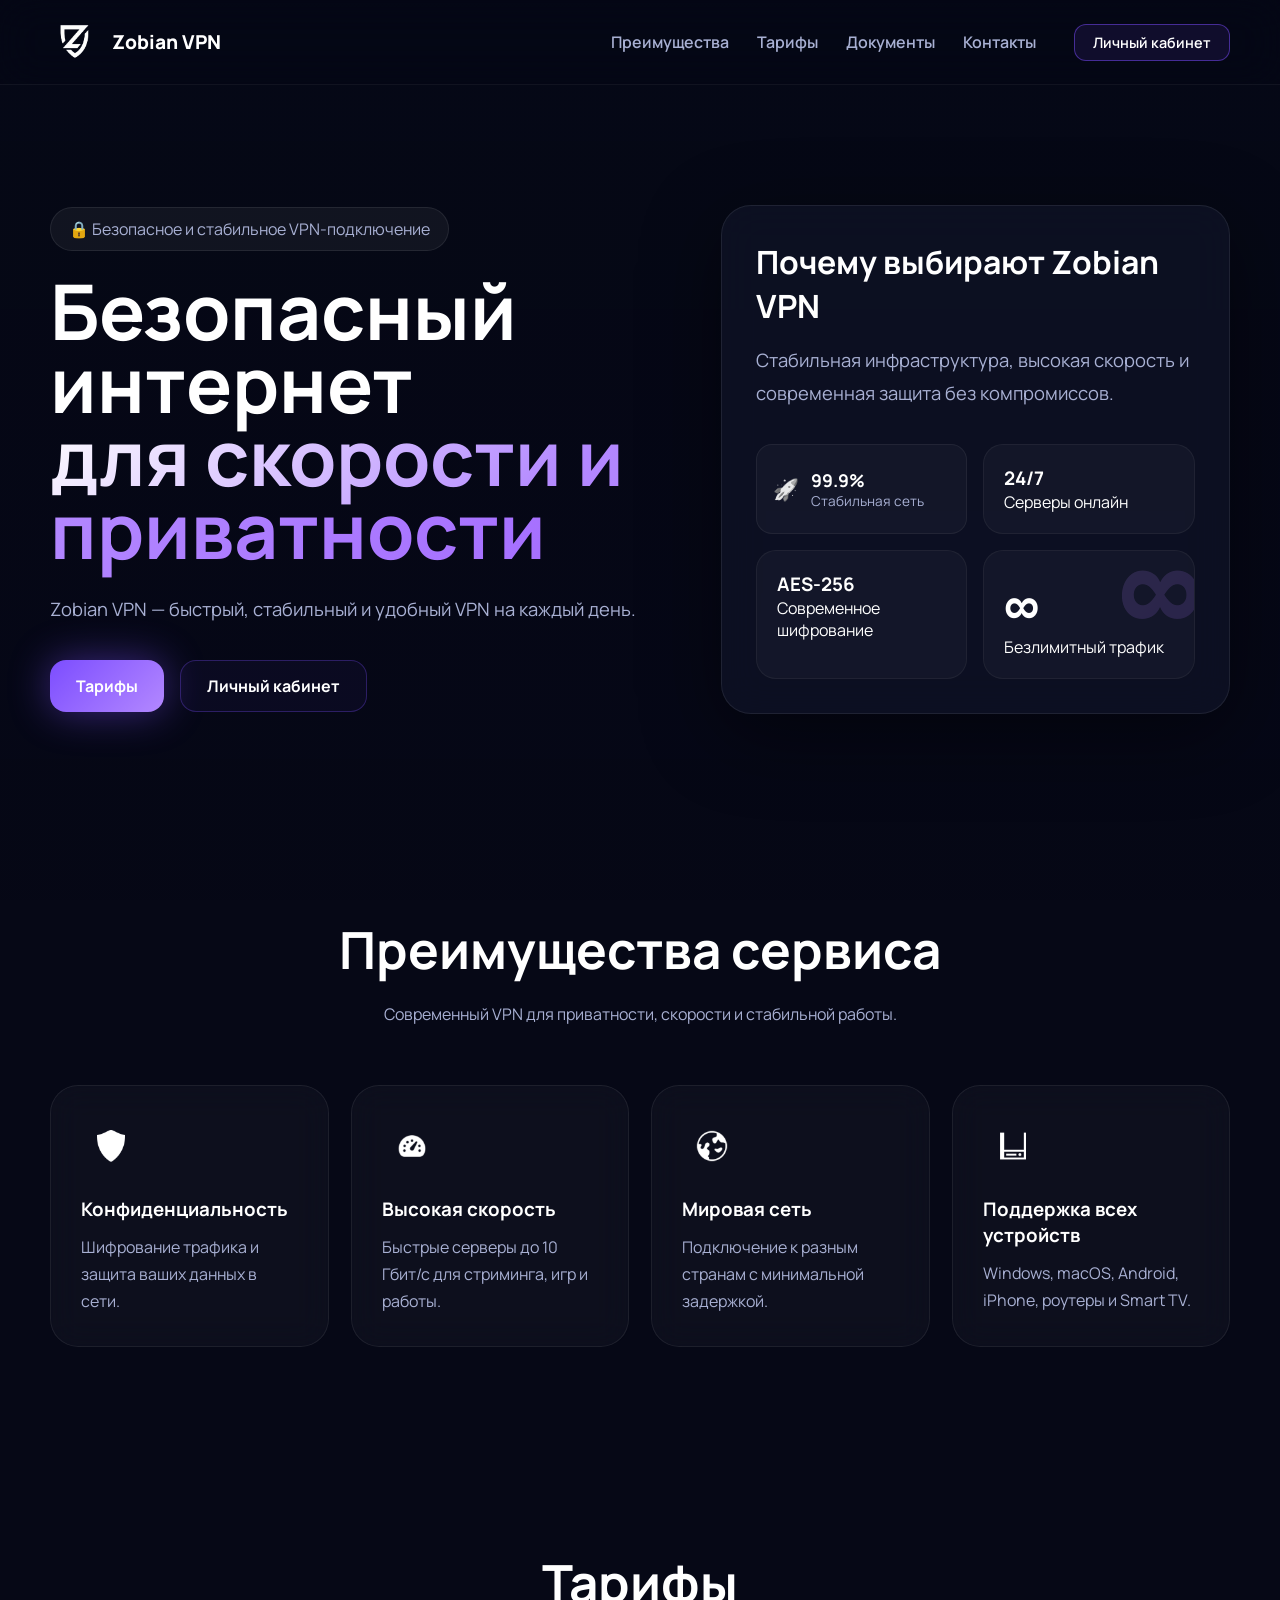
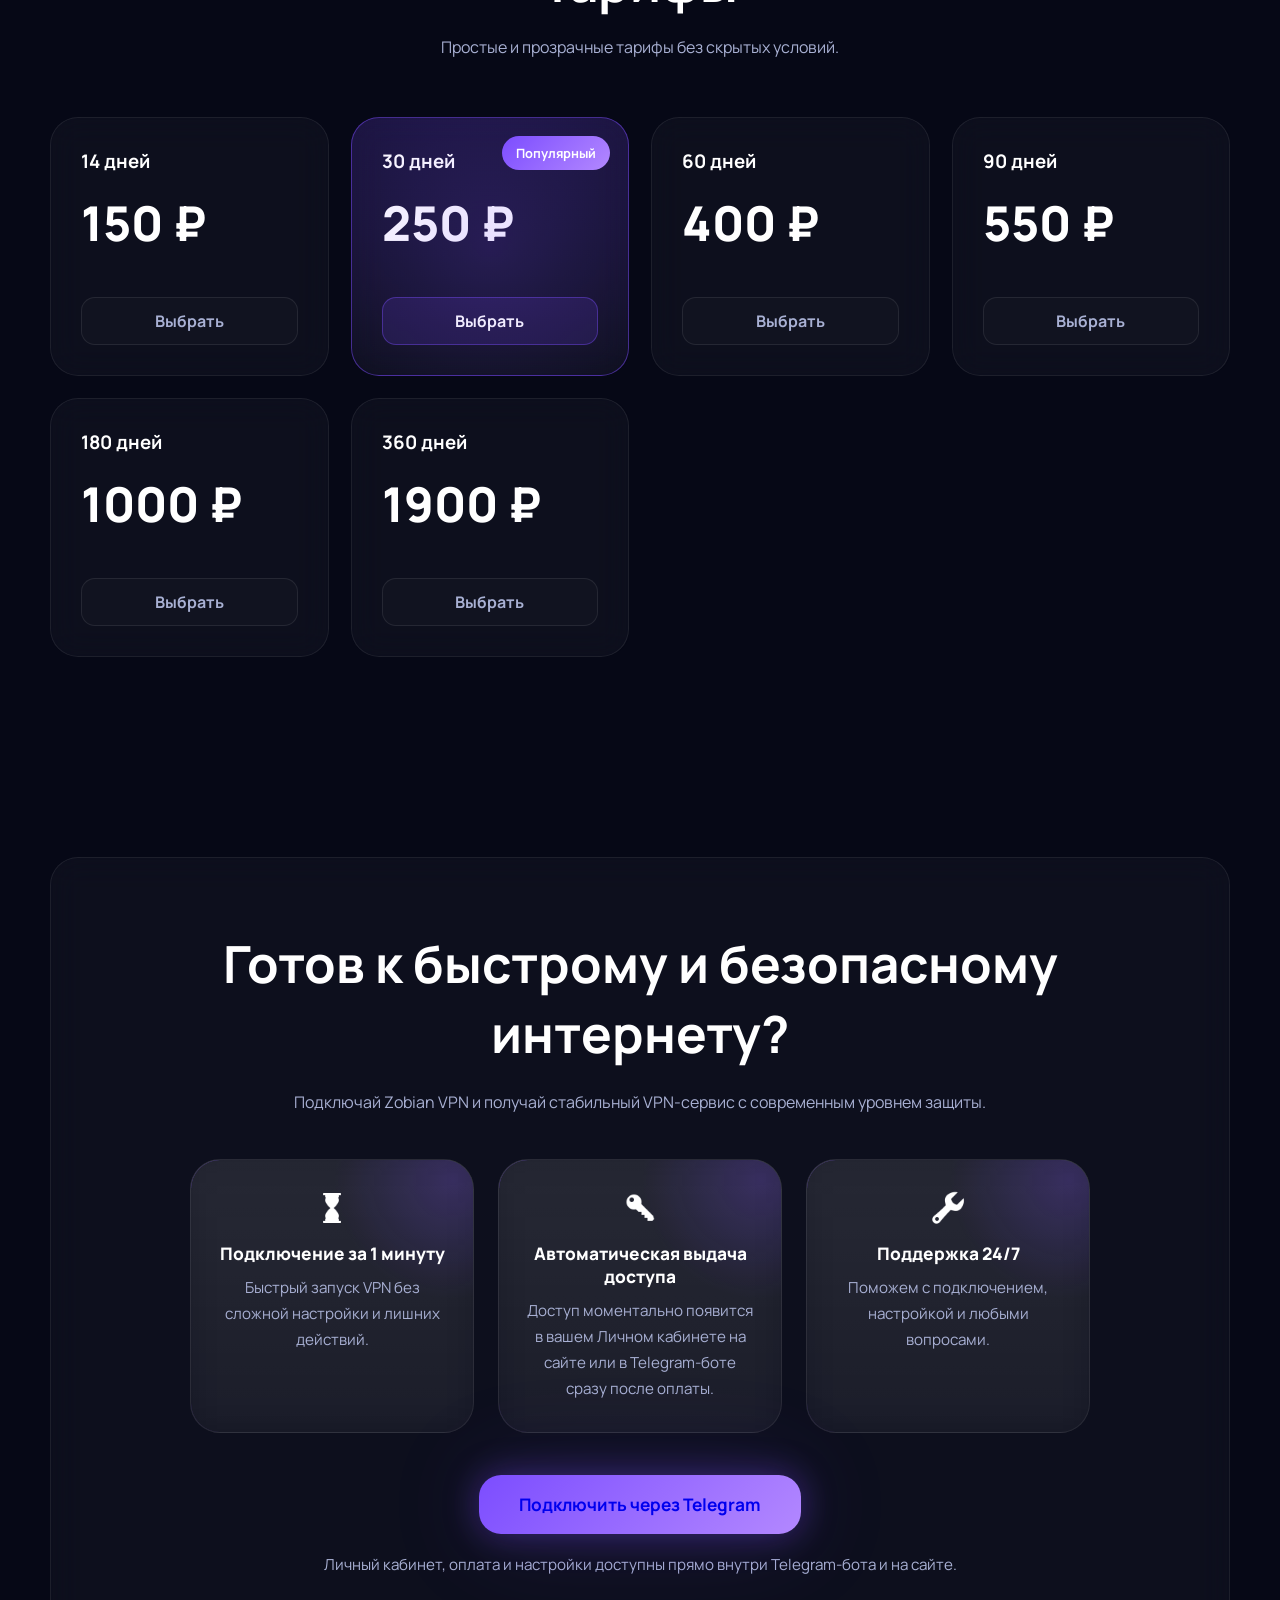
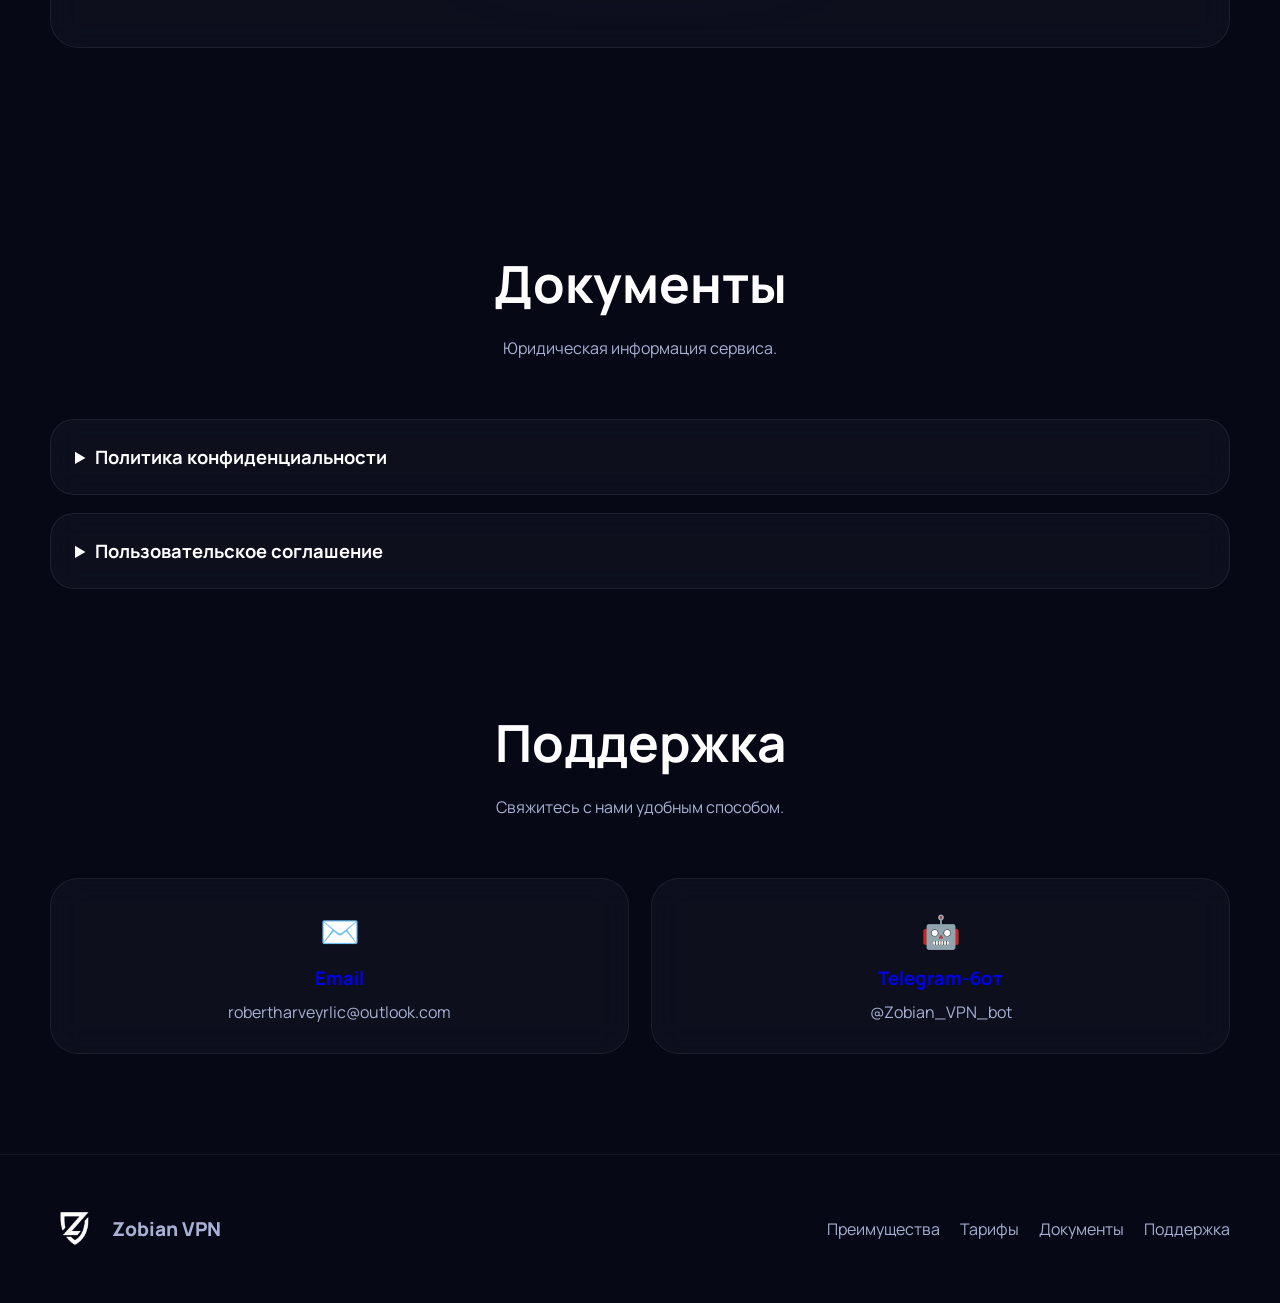
==== index.html @ 928277dd "Update index.html" ====
<!DOCTYPE html>
<html lang="ru">
<head>
  <meta charset="UTF-8" />
  <meta name="viewport" content="width=device-width, initial-scale=1.0" />
  <title>Zobian VPN</title>

  <link rel="icon" type="image/png" href="logo.png">

  <link rel="preconnect" href="https://fonts.googleapis.com">
  <link rel="preconnect" href="https://fonts.gstatic.com" crossorigin>
  <link href="https://fonts.googleapis.com/css2?family=Manrope:wght@400;500;700;800&display=swap" rel="stylesheet">
  <link rel="stylesheet" href="style.css">
</head>
<body>
  <div class="noise"></div>
  <header>
    <div class="container nav">
      <div class="logo">
        <div class="logo-box">
          <img src="logo.png" alt="logo" style="width:100%;height:100%;object-fit:contain;" onerror="this.style.display='none'; this.parentNode.innerHTML='ZB';">
        </div>
        <span>Zobian VPN</span>
      </div>
      <div class="nav-links" id="navLinks">
        <a href="#features">Преимущества</a>
        <a href="#pricing">Тарифы</a>
        <a href="#docs">Документы</a>
        <a href="#contact">Контакты</a>
        <a href="https://miniapp.zobian.pro/" class="btn-cabinet">Личный кабинет</a>
      </div>
      <div class="burger" onclick="document.getElementById('navLinks').classList.toggle('active')">☰</div>
    </div>
  </header>
  <section class="hero">
    <div class="container hero-grid">
      <div>
        <div class="badge">🔒 Безопасное и стабильное VPN-подключение</div>
        <h1>Безопасный интернет <br><span class="gradient">для скорости и приватности</span></h1>
        <p>Zobian VPN — быстрый, стабильный и удобный VPN на каждый день.</p>
        <div class="hero-actions">
          <a href="#pricing" class="btn btn-primary">Тарифы</a>
          <a href="https://miniapp.zobian.pro/" class="btn" style="border:1px solid rgba(124,77,255,.3);color:#fff;background:rgba(124,77,255,.05);">Личный кабинет</a>
        </div>
      </div>
      <div class="glass-card">
        <h2 style="font-size:2rem;margin-bottom:16px;">Почему выбирают Zobian VPN</h2>
        <p style="color:var(--muted);line-height:1.8;">Стабильная инфраструктура, высокая скорость и современная защита без компромиссов.</p>
        <div class="stats">
          <div class="stat mini">
            <div class="icon rocket-icon">🚀</div>
            <div>
              <div class="value">99.9%</div>
              <div class="label">Стабильная сеть</div>
            </div>
          </div>
          <div class="stat"><h3>24/7</h3><span>Серверы онлайн</span></div>
          <div class="stat"><h3>AES-256</h3><span>Современное шифрование</span></div>
          <div class="stat infinity-stat">
            <div class="infinity-bg">∞</div>
            <h3>∞</h3>
            <span>Безлимитный трафик</span>
          </div>
        </div>
      </div>
    </div>
  </section>
  <section class="section" id="features">
    <div class="container">
      <h2 class="section-title">Преимущества сервиса</h2>
      <p class="section-subtitle">Современный VPN для приватности, скорости и стабильной работы.</p>
      <div class="features-grid">
        <div class="feature-card"><div class="feature-icon"><img src="shield.png" alt="" style="width:32px;height:32px;filter:brightness(0) invert(1);"></div><h3>Конфиденциальность</h3><p style="color:var(--muted);margin-top:12px;line-height:1.7;">Шифрование трафика и защита ваших данных в сети.</p></div>
        <div class="feature-card"><div class="feature-icon"><img src="speed.png" alt="" style="width:32px;height:32px;filter:brightness(0) invert(1);"></div><h3>Высокая скорость</h3><p style="color:var(--muted);margin-top:12px;line-height:1.7;">Быстрые серверы до 10 Гбит/с для стриминга, игр и работы.</p></div>
        <div class="feature-card"><div class="feature-icon"><img src="planet.png" alt="" style="width:32px;height:32px;filter:brightness(0) invert(1);"></div><h3>Мировая сеть</h3><p style="color:var(--muted);margin-top:12px;line-height:1.7;">Подключение к разным странам с минимальной задержкой.</p></div>
        <div class="feature-card"><div class="feature-icon"><img src="pc.png" alt="" style="width:32px;height:32px;filter:brightness(0) invert(1);"></div><h3>Поддержка всех устройств</h3><p style="color:var(--muted);margin-top:12px;line-height:1.7;">Windows, macOS, Android, iPhone, роутеры и Smart TV.</p></div>
      </div>
    </div>
  </section>
  <section class="section" id="pricing">
    <div class="container">
      <h2 class="section-title">Тарифы</h2>
      <p class="section-subtitle">Простые и прозрачные тарифы без скрытых условий.</p>
      <div class="pricing-grid">
        <a href="https://miniapp.zobian.pro/subscription/purchase" class="price-card">
          <h3>14 дней</h3>
          <div class="price">150 ₽</div>
          <div class="btn-select">Выбрать</div>
        </a>
        <a href="https://miniapp.zobian.pro/subscription/purchase" class="price-card popular">
          <h3>30 дней</h3>
          <div class="price">250 ₽</div>
          <div class="popular-badge">Популярный</div>
          <div class="btn-select">Выбрать</div>
        </a>
        <a href="https://miniapp.zobian.pro/subscription/purchase" class="price-card">
          <h3>60 дней</h3>
          <div class="price">400 ₽</div>
          <div class="btn-select">Выбрать</div>
        </a>
        <a href="https://miniapp.zobian.pro/subscription/purchase" class="price-card">
          <h3>90 дней</h3>
          <div class="price">550 ₽</div>
          <div class="btn-select">Выбрать</div>
        </a>
        <a href="https://miniapp.zobian.pro/subscription/purchase" class="price-card">
          <h3>180 дней</h3>
          <div class="price">1000 ₽</div>
          <div class="btn-select">Выбрать</div>
        </a>
        <a href="https://miniapp.zobian.pro/subscription/purchase" class="price-card">
          <h3>360 дней</h3>
          <div class="price">1900 ₽</div>
          <div class="btn-select">Выбрать</div>
        </a>
      </div>
    </div>
  </section>
  <section class="section">
    <div class="container">
      <div class="cta-box">
        <h2 class="section-title" style="margin-bottom:20px;">Готов к быстрому и безопасному интернету?</h2>
        <p class="section-subtitle" style="margin-bottom:20px;">Подключай Zobian VPN и получай стабильный VPN-сервис с современным уровнем защиты.</p>
        <div class="trust-grid">
          <div class="trust-card">
            <img src="timer.png" alt="" style="width:36px;height:36px;margin-bottom:16px;filter:brightness(0) invert(1);">
            <div class="trust-title">Подключение за 1 минуту</div>
            <div class="trust-text">Быстрый запуск VPN без сложной настройки и лишних действий.</div>
          </div>
          <div class="trust-card">
            <img src="send.png" alt="" style="width:36px;height:36px;margin-bottom:16px;filter:brightness(0) invert(1);">
            <div class="trust-title">Автоматическая выдача доступа</div>
            <div class="trust-text">Доступ моментально появится в вашем Личном кабинете на сайте или в Telegram-боте сразу после оплаты.</div>
          </div>
          <div class="trust-card">
            <img src="tp.png" alt="" style="width:36px;height:36px;margin-bottom:16px;filter:brightness(0) invert(1);">
            <div class="trust-title">Поддержка 24/7</div>
            <div class="trust-text">Поможем с подключением, настройкой и любыми вопросами.</div>
          </div>
        </div>
        <a href="https://t.me/Zobian_VPN_bot" target="_blank" class="btn telegram-btn">Подключить через Telegram</a>
        <p style="margin-top:18px;font-size:.95rem;color:var(--muted);line-height:1.7;">Личный кабинет, оплата и настройки доступны прямо внутри Telegram-бота и на сайте.</p>
      </div>
    </div>
  </section>
  <section class="section" id="docs">
    <div class="container">
      <h2 class="section-title">Документы</h2>
      <p class="section-subtitle">Юридическая информация сервиса.</p>

      <details class="accordion">
        <summary>Политика конфиденциальности</summary>
        <div class="accordion-content">
          <p><strong style="color:#fff;">1. Общие положения</strong></p>
          <p>1.1. Настоящая Политика конфиденциальности (далее — «Политика») регулирует порядок обработки и защиты информации, которую Пользователь передаёт при использовании сервиса (далее — «Сервис»).</p>
          <p>1.2. Используя Сервис, Пользователь подтверждает своё согласие с условиями Политики. Если Пользователь не согласен с условиями — он обязан прекратить использование Сервиса.</p>
          <p style="margin-top:16px;"><strong style="color:#fff;">2. Сбор информации</strong></p>
          <p>2.1. Сервис может собирать следующие типы данных: идентификаторы аккаунта (логин, ID, никнейм и т.п.); техническую информацию (IP-адрес, данные о браузере, устройстве и операционной системе); историю взаимодействий с Сервисом.</p>
          <p>2.2. Сервис не требует от Пользователя предоставления паспортных данных, документов, фотографий или другой личной информации, кроме минимально необходимой для работы.</p>
          <p style="margin-top:16px;"><strong style="color:#fff;">3. Использование информации</strong></p>
          <p>3.1. Сервис может использовать полученную информацию исключительно для: обеспечения работы функционала; связи с Пользователем (в том числе для уведомлений и поддержки); анализа и улучшения работы Сервиса.</p>
          <p style="margin-top:16px;"><strong style="color:#fff;">4. Передача информации третьим лицам</strong></p>
          <p>4.1. Администрация не передаёт полученные данные третьим лицам, за исключением случаев: если это требуется по закону; если это необходимо для исполнения обязательств перед Пользователем (например, при работе с платёжными системами); если Пользователь сам дал на это согласие.</p>
          <p style="margin-top:16px;"><strong style="color:#fff;">5. Хранение и защита данных</strong></p>
          <p>5.1. Данные хранятся в течение срока, необходимого для достижения целей обработки.</p>
          <p>5.2. Администрация принимает разумные меры для защиты данных, но не гарантирует абсолютную безопасность информации при передаче через интернет.</p>
          <p style="margin-top:16px;"><strong style="color:#fff;">6. Отказ от ответственности</strong></p>
          <p>6.1. Пользователь понимает и соглашается, что передача информации через интернет всегда сопряжена с рисками.</p>
          <p>6.2. Администрация не несёт ответственности за утрату, кражу или раскрытие данных, если это произошло по вине третьих лиц или самого Пользователя.</p>
          <p style="margin-top:16px;"><strong style="color:#fff;">7. Изменения в Политике</strong></p>
          <p>7.1. Администрация вправе изменять условия Политики без предварительного уведомления.</p>
          <p>7.2. Продолжение использования Сервиса после внесения изменений означает согласие Пользователя с новой редакцией Политики.</p>
        </div>
      </details>

      <details class="accordion">
        <summary>Пользовательское соглашение</summary>
        <div class="accordion-content">
          <p><strong style="color:#fff;">1. Общие положения</strong></p>
          <p>1.1. Настоящее Пользовательское соглашение (далее — «Соглашение») регулирует порядок использования онлайн-сервиса (далее — «Сервис»), предоставляемого Администрацией.</p>
          <p>1.2. Используя Сервис, включая запуск бота, регистрацию, оплату услуг или получение доступа к материалам, Пользователь подтверждает, что полностью ознакомился с условиями настоящего Соглашения и принимает их в полном объёме.</p>
          <p>1.3. В случае несогласия с условиями Соглашения Пользователь обязан прекратить использование Сервиса.</p>
          <p style="margin-top:16px;"><strong style="color:#fff;">2. Характер услуг и цифровых товаров</strong></p>
          <p>2.1. Сервис предоставляет цифровые товары и услуги нематериального характера, включая, но не ограничиваясь: информационные материалы, обучающие программы, консультации, цифровые продукты и сервисные услуги.</p>
          <p>2.2. Пользователь осознаёт и соглашается, что ценность цифровых товаров и услуг Сервиса заключается в систематизации, анализе, форме подачи, сопровождении, поддержке и обновлениях.</p>
          <p>2.3. Сервис не заявляет и не гарантирует уникальность, исключительность или недоступность отдельных элементов материалов вне Сервиса.</p>
          <p style="margin-top:16px;"><strong style="color:#fff;">3. Отказ от гарантий и ответственности</strong></p>
          <p>3.1. Сервис предоставляется на условиях «AS IS» («как есть»).</p>
          <p>3.2. Администрация не гарантирует: соответствие Сервиса ожиданиям Пользователя; достижение каких-либо финансовых, коммерческих, профессиональных или иных результатов; бесперебойную и безошибочную работу Сервиса.</p>
          <p>3.3. Администрация не несёт ответственности за любые прямые или косвенные убытки, включая упущенную выгоду; последствия применения Пользователем полученных материалов; действия или бездействие третьих лиц; временные технические сбои и ограничения доступа.</p>
          <p>3.4. Все решения о применении материалов, рекомендаций и услуг принимаются Пользователем самостоятельно и на его риск.</p>
          <p style="margin-top:16px;"><strong style="color:#fff;">4. Законность использования</strong></p>
          <p>4.1. Сервис не предназначен для поощрения, организации или содействия противоправной деятельности.</p>
          <p>4.2. Пользователь обязуется использовать Сервис исключительно в рамках применимого законодательства и правил третьих сторон.</p>
          <p>4.3. Ответственность за законность использования материалов и услуг Сервиса полностью возлагается на Пользователя.</p>
          <p style="margin-top:16px;"><strong style="color:#fff;">5. Интеллектуальная собственность</strong></p>
          <p>5.1. Все материалы, размещённые в Сервисе, охраняются законодательством об интеллектуальной собственности.</p>
          <p>5.2. Пользователю запрещается копировать, распространять, перепродавать, передавать третьим лицам или иным образом использовать материалы Сервиса без разрешения правообладателя.</p>
          <p>5.3. Нарушение прав интеллектуальной собственности может повлечь ограничение доступа к Сервису без компенсации.</p>
          <p style="margin-top:16px;"><strong style="color:#fff;">6. Ограничение доступа</strong></p>
          <p>6.1. Администрация вправе приостановить или ограничить доступ Пользователя к Сервису в случае: нарушения условий настоящего Соглашения; выявления злоупотреблений; требований законодательства или платёжных провайдеров.</p>
          <p>6.2. Ограничение доступа не освобождает Пользователя от обязательств, возникших ранее.</p>
          <p>6.3. Администрация оставляет за собой право отказывать в обслуживании Пользователям, чьи действия могут создавать повышенные риски для Сервиса, платёжных провайдеров или третьих лиц.</p>
          <p style="margin-top:16px;"><strong style="color:#fff;">7. Платежи и возвраты</strong></p>
          <p>7.1. Оплата услуг и цифровых товаров производится на условиях, указанных в Сервисе до момента оплаты.</p>
          <p>7.2. В связи с нематериальным характером цифровых товаров и услуг, возврат денежных средств после предоставления доступа не осуществляется, за исключением случаев, указанных ниже.</p>
          <p>7.3. Возврат средств возможен только если: услуга не была оказана по технической вине Сервиса; доступ к цифровому товару фактически не был предоставлен.</p>
          <p>7.4. Для рассмотрения вопроса о возврате Пользователь обязан обратиться в службу поддержки в течение 24 часов с момента оплаты.</p>
          <p>7.5. Решение о возврате принимается Администрацией индивидуально.</p>
          <p>7.6. Пользователь подтверждает, что обязуется не инициировать возврат платежа (chargeback) через платёжные системы без предварительного обращения в службу поддержки Сервиса.</p>
          <p style="margin-top:16px;"><strong style="color:#fff;">8. Конфиденциальность</strong></p>
          <p>8.1. Администрация может собирать минимально необходимые технические данные для обеспечения работы Сервиса.</p>
          <p>8.2. Администрация принимает разумные меры для защиты данных, однако не гарантирует абсолютную безопасность передаваемой информации.</p>
          <p style="margin-top:16px;"><strong style="color:#fff;">9. Изменение условий</strong></p>
          <p>9.1. Администрация вправе вносить изменения в настоящее Соглашение.</p>
          <p>9.2. Актуальная версия Соглашения публикуется в Сервисе.</p>
          <p>9.3. Продолжение использования Сервиса означает согласие Пользователя с обновлёнными условиями.</p>
          <p style="margin-top:16px;"><strong style="color:#fff;">10. Контактная информация</strong></p>
          <p>10.1. По всем вопросам Пользователь может обратиться в службу поддержки по электронной почте: robertharveyrlic@outlook.com</p>
          <p style="margin-top:20px;color:var(--muted);font-style:italic;">Используя Сервис (в том числе запуская бота и/или вводя команду /start), Пользователь подтверждает, что ознакомлен с настоящим Соглашением и принимает его условия в полном объёме.</p>
        </div>
      </details>
    </div>
  </section>
  <section class="section" id="contact" style="padding-top:0;">
    <div class="container">
      <h2 class="section-title">Поддержка</h2>
      <p class="section-subtitle">Свяжитесь с нами удобным способом.</p>
      <div class="support-grid">
        <a href="mailto:robertharveyrlic@outlook.com" class="support-card">
          <div style="font-size:2rem;margin-bottom:12px;">✉️</div>
          <h3>Email</h3>
          <p style="margin-top:10px;color:var(--muted);">robertharveyrlic@outlook.com</p>
        </a>
        <a href="https://t.me/Zobian_VPN_bot" target="_blank" class="support-card">
          <div style="font-size:2rem;margin-bottom:12px;">🤖</div>
          <h3>Telegram-бот</h3>
          <p style="margin-top:10px;color:var(--muted);">@Zobian_VPN_bot</p>
        </a>
      </div>
    </div>
  </section>
  <footer>
    <div class="container footer-grid">
      <div>
        <div class="logo" style="margin-bottom:0;">
          <div class="logo-box">
            <img src="logo.png" alt="logo" style="width:100%;height:100%;object-fit:contain;" onerror="this.style.display='none'; this.parentNode.innerHTML='ZB';">
          </div>
          <span>Zobian VPN</span>
        </div>
      </div>
      <div class="footer-links">
        <a href="#features">Преимущества</a>
        <a href="#pricing">Тарифы</a>
        <a href="#docs">Документы</a>
        <a href="https://t.me/maineex" target="_blank">Поддержка</a>
      </div>
    </div>
  </footer>
</body>
</html>
---- style.css ----
:root {
  --bg: #060816;
  --card: rgba(16, 20, 40, .72);
  --accent: #7c4dff;
  --accent2: #b388ff;
  --text: #fff;
  --muted: #a8b0d3;
  --border: rgba(255, 255, 255, .08);
  --glow: 0 0 40px rgba(124, 77, 255, .45);
}

* {
  margin: 0;
  padding: 0;
  box-sizing: border-box;
  scroll-behavior: smooth;
}

body {
  font-family: 'Manrope', sans-serif;
  background: var(--bg);
  color: var(--text);
  overflow-x: hidden;
}

body::before {
  content: '';
  position: fixed;
  inset: 0;
  background: linear-gradient(rgba(6, 8, 22, .86), rgba(6, 8, 22, .92)),
    url('https://static.tildacdn.com/tild3466-6138-4539-a432-623631313037/80534_1.jpg') center/cover no-repeat;
  z-index: -2;
}

.noise {
  position: fixed;
  inset: 0;
  pointer-events: none;
  opacity: .03;
  background-image: url('https://grainy-gradients.vercel.app/noise.svg');
  z-index: 999;
}

.container {
  width: min(1180px, calc(100% - 40px));
  margin: 0 auto;
}

header {
  position: sticky;
  top: 0;
  z-index: 100;
  backdrop-filter: blur(20px);
  background: rgba(6, 8, 22, .45);
  border-bottom: 1px solid rgba(255, 255, 255, .05);
}

.nav {
  display: flex;
  justify-content: space-between;
  align-items: center;
  padding: 18px 0;
}

.logo {
  display: flex;
  align-items: center;
  gap: 14px;
  font-size: 1.2rem;
  font-weight: 800;
}

.logo-box {
  width: 48px;
  height: 48px;
  display: flex;
  align-items: center;
  justify-content: center;
  overflow: hidden;
}

.nav-links {
  display: flex;
  gap: 28px;
  align-items: center;
}

.nav-links a {
  color: var(--muted);
  text-decoration: none;
  font-weight: 600;
  transition: .25s;
}

.nav-links a:hover {
  color: #fff;
}

.burger {
  display: none;
  font-size: 1.8rem;
  cursor: pointer;
}

.btn {
  display: inline-flex;
  align-items: center;
  justify-content: center;
  padding: 14px 26px;
  border-radius: 16px;
  font-weight: 700;
  text-decoration: none;
  transition: .3s;
}

.btn-primary {
  background: linear-gradient(135deg, var(--accent), var(--accent2));
  color: #fff;
  box-shadow: var(--glow);
}

.btn-primary:hover {
  transform: translateY(-3px) scale(1.03);
}

.hero {
  padding: 120px 0 100px;
}

.hero-grid {
  display: grid;
  grid-template-columns: 1.2fr 1fr;
  gap: 60px;
  align-items: center;
}

.badge {
  display: inline-flex;
  padding: 10px 18px;
  border-radius: 999px;
  background: rgba(255, 255, 255, .05);
  border: 1px solid rgba(255, 255, 255, .08);
  margin-bottom: 24px;
  color: var(--muted);
  animation: fadeUp .8s ease forwards;
}

h1 {
  font-size: clamp(3rem, 6vw, 6rem);
  line-height: .95;
  margin-bottom: 26px;
  animation: fadeUp .9s ease forwards;
}

.gradient {
  background: linear-gradient(135deg, #fff, #b388ff, #a56eff);
  -webkit-background-clip: text;
  -webkit-text-fill-color: transparent;
}

.hero p {
  font-size: 1.15rem;
  line-height: 1.8;
  color: var(--muted);
  margin-bottom: 34px;
  max-width: 640px;
  animation: fadeUp 1s ease forwards;
}

.hero-actions {
  display: flex;
  gap: 16px;
  flex-wrap: wrap;
  animation: fadeUp 1.1s ease forwards;
}

.glass-card {
  background: var(--card);
  border: 1px solid var(--border);
  border-radius: 30px;
  padding: 34px;
  backdrop-filter: blur(20px);
  box-shadow: 0 20px 80px rgba(0, 0, 0, .45);
  animation: pulseGlow 6s ease-in-out infinite;
}

.stats {
  display: grid;
  grid-template-columns: repeat(2, 1fr);
  gap: 16px;
  margin-top: 24px;
}

.stat {
  padding: 20px;
  border-radius: 20px;
  background: rgba(255, 255, 255, .03);
  border: 1px solid rgba(255, 255, 255, .05);
}

.section {
  padding: 100px 0;
}

.section-title {
  font-size: clamp(2rem, 4vw, 3.4rem);
  text-align: center;
  margin-bottom: 16px;
}

.section-subtitle {
  text-align: center;
  max-width: 760px;
  margin: 0 auto 56px;
  line-height: 1.8;
  color: var(--muted);
}

.features-grid,
.pricing-grid {
  display: grid;
  grid-template-columns: repeat(auto-fit, minmax(240px, 1fr));
  gap: 22px;
}

.feature-card,
.price-card,
.support-card {
  background: rgba(255, 255, 255, .03);
  border: 1px solid rgba(255, 255, 255, .07);
  border-radius: 28px;
  padding: 30px;
  backdrop-filter: blur(16px);
  transition: .35s;
}

.feature-card:hover,
.support-card:hover {
  transform: translateY(-8px);
  box-shadow: var(--glow);
}

.feature-icon {
  width: 60px;
  height: 60px;
  border-radius: 18px;
  display: flex;
  align-items: center;
  justify-content: center;
  font-size: 1.5rem;
  background: transparent;
  margin-bottom: 20px;
}

.price-card {
  position: relative;
  overflow: hidden;
  text-decoration: none;
  color: inherit;
  display: flex;
  flex-direction: column;
  justify-content: space-between;
}

.price-card:hover {
  transform: translateY(-12px) scale(1.02);
  box-shadow: var(--glow);
}

.price-card .btn-select {
  margin-top: 20px;
  padding: 12px 0;
  border-radius: 14px;
  border: 1px solid rgba(255, 255, 255, 0.08);
  background: rgba(255, 255, 255, 0.02);
  color: var(--muted);
  text-align: center;
  font-weight: 700;
  transition: 0.3s;
}

.price-card:hover .btn-select {
  border-color: var(--accent);
  background: rgba(124, 77, 255, 0.1);
  color: #fff;
}

.price-card.popular .btn-select {
  border-color: rgba(124, 77, 255, 0.4);
  background: rgba(124, 77, 255, 0.15);
  color: #fff;
}

.price-card.popular:hover .btn-select {
  background: var(--accent);
  box-shadow: 0 0 15px rgba(124, 77, 255, 0.4);
}

.popular {
  border: 1px solid rgba(124, 77, 255, .5);
  background: linear-gradient(180deg, rgba(124, 77, 255, .18), rgba(255, 255, 255, .03));
}

.popular::before {
  content: '';
  position: absolute;
  inset: -40%;
  background: radial-gradient(circle, rgba(124, 77, 255, .18), transparent 60%);
  animation: spin 10s linear infinite;
}

.popular-badge {
  position: absolute;
  top: 18px;
  right: 18px;
  padding: 8px 14px;
  border-radius: 999px;
  background: linear-gradient(135deg, var(--accent), var(--accent2));
  font-size: .8rem;
  font-weight: 700;
}

.price {
  font-size: 3rem;
  font-weight: 800;
  margin: 16px 0 22px;
}

.price-card ul {
  list-style: none;
  margin-bottom: 26px
}

.price-card li {
  padding: 10px 0;
  color: var(--muted);
  border-bottom: 1px solid rgba(255, 255, 255, .05);
}

.cta-box {
  padding: 70px 40px;
  text-align: center;
  border-radius: 28px;
  background: rgba(255, 255, 255, .03);
  backdrop-filter: blur(16px);
  border: 1px solid rgba(255, 255, 255, .07);
}

.accordion {
  background: rgba(255, 255, 255, .03);
  border: 1px solid rgba(255, 255, 255, .08);
  border-radius: 24px;
  padding: 24px;
  margin-bottom: 18px;
  backdrop-filter: blur(14px);
}

.accordion summary {
  cursor: pointer;
  font-size: 1.15rem;
  font-weight: 700;
}

.accordion-content {
  margin-top: 20px;
  line-height: 1.8;
  color: var(--muted);
}

.support-grid {
  display: grid;
  grid-template-columns: repeat(auto-fit, minmax(260px, 1fr));
  gap: 22px;
}

.support-card {
  text-decoration: none;
  text-align: center;
}

footer {
  padding: 50px 0;
  border-top: 1px solid rgba(255, 255, 255, .06);
  color: var(--muted);
}

.footer-grid {
  display: flex;
  justify-content: space-between;
  align-items: center;
  gap: 30px;
  flex-wrap: wrap;
}

.footer-links {
  display: flex;
  gap: 20px;
  flex-wrap: wrap;
}

.footer-links a {
  color: var(--muted);
  text-decoration: none
}

.footer-links a:hover {
  color: #fff
}

@keyframes fadeUp {
  from {
    opacity: 0;
    transform: translateY(30px)
  }
  to {
    opacity: 1;
    transform: translateY(0)
  }
}

@keyframes pulseGlow {

  0%,
  100% {
    box-shadow: 0 20px 80px rgba(0, 0, 0, .45), 0 0 40px rgba(124, 77, 255, .2)
  }

  50% {
    box-shadow: 0 20px 100px rgba(0, 0, 0, .45), 0 0 60px rgba(124, 77, 255, .35)
  }
}

@keyframes spin {
  from {
    transform: rotate(0)
  }
  to {
    transform: rotate(360deg)
  }
}

/* TRUST BLOCK */

.trust-grid {
  display: grid;
  grid-template-columns: repeat(auto-fit, minmax(220px, 1fr));
  gap: 24px;
  margin: 42px auto 42px;
  max-width: 900px;
}

.trust-card {
  position: relative;
  overflow: hidden;
  padding: 30px 24px;
  border-radius: 30px;
  background: linear-gradient(180deg,
      rgba(255, 255, 255, .08),
      rgba(255, 255, 255, .03));
  border: 1px solid rgba(255, 255, 255, .08);
  backdrop-filter: blur(18px);
  transition: .45s cubic-bezier(.2, .8, .2, 1);
  isolation: isolate;
}

.trust-card::before {
  content: '';
  position: absolute;
  inset: -1px;
  border-radius: 30px;
  padding: 1px;
  background: linear-gradient(135deg,
      rgba(124, 77, 255, .8),
      rgba(124, 77, 255, .55),
      transparent 65%);
  -webkit-mask: linear-gradient(#000 0 0) content-box,
    linear-gradient(#000 0 0);
  -webkit-mask-composite: xor;
  mask-composite: exclude;
  opacity: .8;
}

.trust-card::after {
  content: '';
  position: absolute;
  width: 240px;
  height: 240px;
  background: radial-gradient(circle,
      rgba(124, 77, 255, .22),
      transparent 70%);
  top: -100px;
  right: -100px;
  z-index: -1;
  transition: .5s;
}

.trust-card:hover {
  transform: translateY(-12px) scale(1.035);
  box-shadow: 0 10px 50px rgba(124, 77, 255, .28),
    0 0 120px rgba(124, 77, 255, .14);
  border-color: rgba(255, 255, 255, .16);
}

.trust-card:hover::after {
  transform: scale(1.25);
  opacity: 1;
}

.trust-icon {
  width: 78px;
  height: 78px;
  margin-bottom: 22px;
  border-radius: 24px;
  display: flex;
  align-items: center;
  justify-content: center;
  font-size: 2.1rem;
  background: linear-gradient(135deg,
      rgba(124, 77, 255, .38),
      rgba(124, 77, 255, .22));
  box-shadow: 0 0 35px rgba(124, 77, 255, .28),
    inset 0 0 24px rgba(255, 255, 255, .08);
}

.trust-title {
  font-size: 1.08rem;
  font-weight: 800;
  margin-bottom: 10px;
}

.trust-text {
  color: var(--muted);
  line-height: 1.7;
  font-size: .95rem;
}

.telegram-btn {
  position: relative;
  overflow: hidden;
  padding: 18px 40px;
  font-size: 1.08rem;
  border-radius: 22px;
  background: linear-gradient(135deg,
      #7c4dff,
      #b388ff);
  box-shadow: 0 0 35px rgba(124, 77, 255, .38),
    0 0 100px rgba(124, 77, 255, .18);
  transition: .4s;
}

.telegram-btn:hover {
  transform: translateY(-5px) scale(1.04);
  box-shadow: 0 0 55px rgba(124, 77, 255, .55),
    0 0 140px rgba(124, 77, 255, .28);
}

.telegram-btn::before {
  content: '';
  position: absolute;
  top: 0;
  left: -130%;
  width: 100%;
  height: 100%;
  background: linear-gradient(90deg,
      transparent,
      rgba(255, 255, 255, .28),
      transparent);
  transition: .8s;
}

.telegram-btn:hover::before {
  left: 130%;
}

@media(max-width:900px) {
  .hero {
    padding: 50px 0 40px
  }
  .hero-grid {
    grid-template-columns: 1fr
  }
  .pricing-grid {
    grid-template-columns: repeat(2, 1fr);
    gap: 12px
  }
  .price-card {
    padding: 18px;
    text-align: center
  }
  .price {
    font-size: 2rem;
    margin: 12px 0 0
  }
  .popular-badge {
    position: static;
    display: block;
    text-align: center;
    margin: 8px 0 0;
    font-size: .75rem
  }
  .popular::before {
    display: none
  }
  .popular {
    border: none;
    box-shadow: 0 0 20px rgba(124, 77, 255, .15)
  }
  .nav-links {
    position: absolute;
    top: 80px;
    right: 20px;
    background: rgba(10, 12, 28, .95);
    border: 1px solid rgba(255, 255, 255, .08);
    border-radius: 20px;
    padding: 20px;
    flex-direction: column;
    display: none;
  }
  .nav-links.active {
    display: flex
  }
  .burger {
    display: block
  }
}

@keyframes pulseInfinity {

  0%,
  100% {
    transform: scale(1);
    filter: drop-shadow(0 0 0 rgba(124, 77, 255, .2));
  }

  50% {
    transform: scale(1.08);
    filter: drop-shadow(0 0 18px rgba(124, 77, 255, .55));
  }
}

.infinity-stat {
  position: relative;
  overflow: hidden;
}

.infinity-stat h3 {
  position: relative;
  z-index: 2;
  font-size: 3rem;
}

.infinity-bg {
  position: absolute;
  top: -22px;
  right: -8px;
  font-size: 7rem;
  font-weight: 800;
  line-height: 1;
  background: linear-gradient(135deg, #b388ff, #a56eff);
  -webkit-background-clip: text;
  -webkit-text-fill-color: transparent;
  opacity: .16;
  pointer-events: none;
  animation: infinityFloat 1.8s ease-in-out infinite;
}

@keyframes infinityFloat {

  0%,
  100% {
    transform: translateY(0px) scale(1);
    opacity: .14;
  }

  50% {
    transform: translateY(-6px) scale(1.06);
    opacity: .24;
  }
}

.stat.mini {
  display: flex;
  align-items: center;
  gap: 12px;
  padding: 16px;
  border-radius: 16px;
  background: rgba(255, 255, 255, .03);
  border: 1px solid rgba(255, 255, 255, .06);
  transition: .3s;
}

.stat.mini:hover {
  transform: translateY(-4px);
  border-color: rgba(255, 255, 255, .14);
}

.stat .icon {
  font-size: 1.3rem;
  opacity: .9;
  filter: grayscale(1) brightness(2);
}

.stat .value {
  font-size: 1.1rem;
  font-weight: 700;
  color: #fff;
}

.stat .label {
  font-size: .85rem;
  color: var(--muted);
}

.icon {
  display: inline-block;
  animation: rotateSoft 4s ease-in-out infinite;
  transform-origin: center;
}

@keyframes rotateSoft {
  0% {
    transform: rotate(-10deg);
  }
  50% {
    transform: rotate(10deg);
  }
  100% {
    transform: rotate(-10deg);
  }
}

.stat.mini:hover .icon {
  animation-duration: 1.5s;
}

.trust-card {
  display: flex;
  flex-direction: column;
  align-items: center;
  text-align: center;
}

.trust-icon {
  margin: 0 auto 22px;
}

/* CABINET BUTTON */
.btn-cabinet {
  border: 1px solid rgba(124, 77, 255, 0.5);
  background: rgba(124, 77, 255, 0.1);
  color: #fff !important;
  padding: 8px 18px !important;
  border-radius: 12px !important;
  font-size: 0.9rem;
  margin-left: 10px;
  text-decoration: none;
  font-weight: 700;
  transition: .3s;
  display: inline-flex;
  align-items: center;
  justify-content: center;
}
.btn-cabinet:hover {
  background: var(--accent) !important;
  box-shadow: 0 0 15px rgba(124, 77, 255, 0.4);
  transform: translateY(-1px);
}
@media (max-width: 900px) {
  .btn-cabinet {
    margin-left: 0;
    margin-top: 10px;
    width: 100%;
    text-align: center;
  }
}
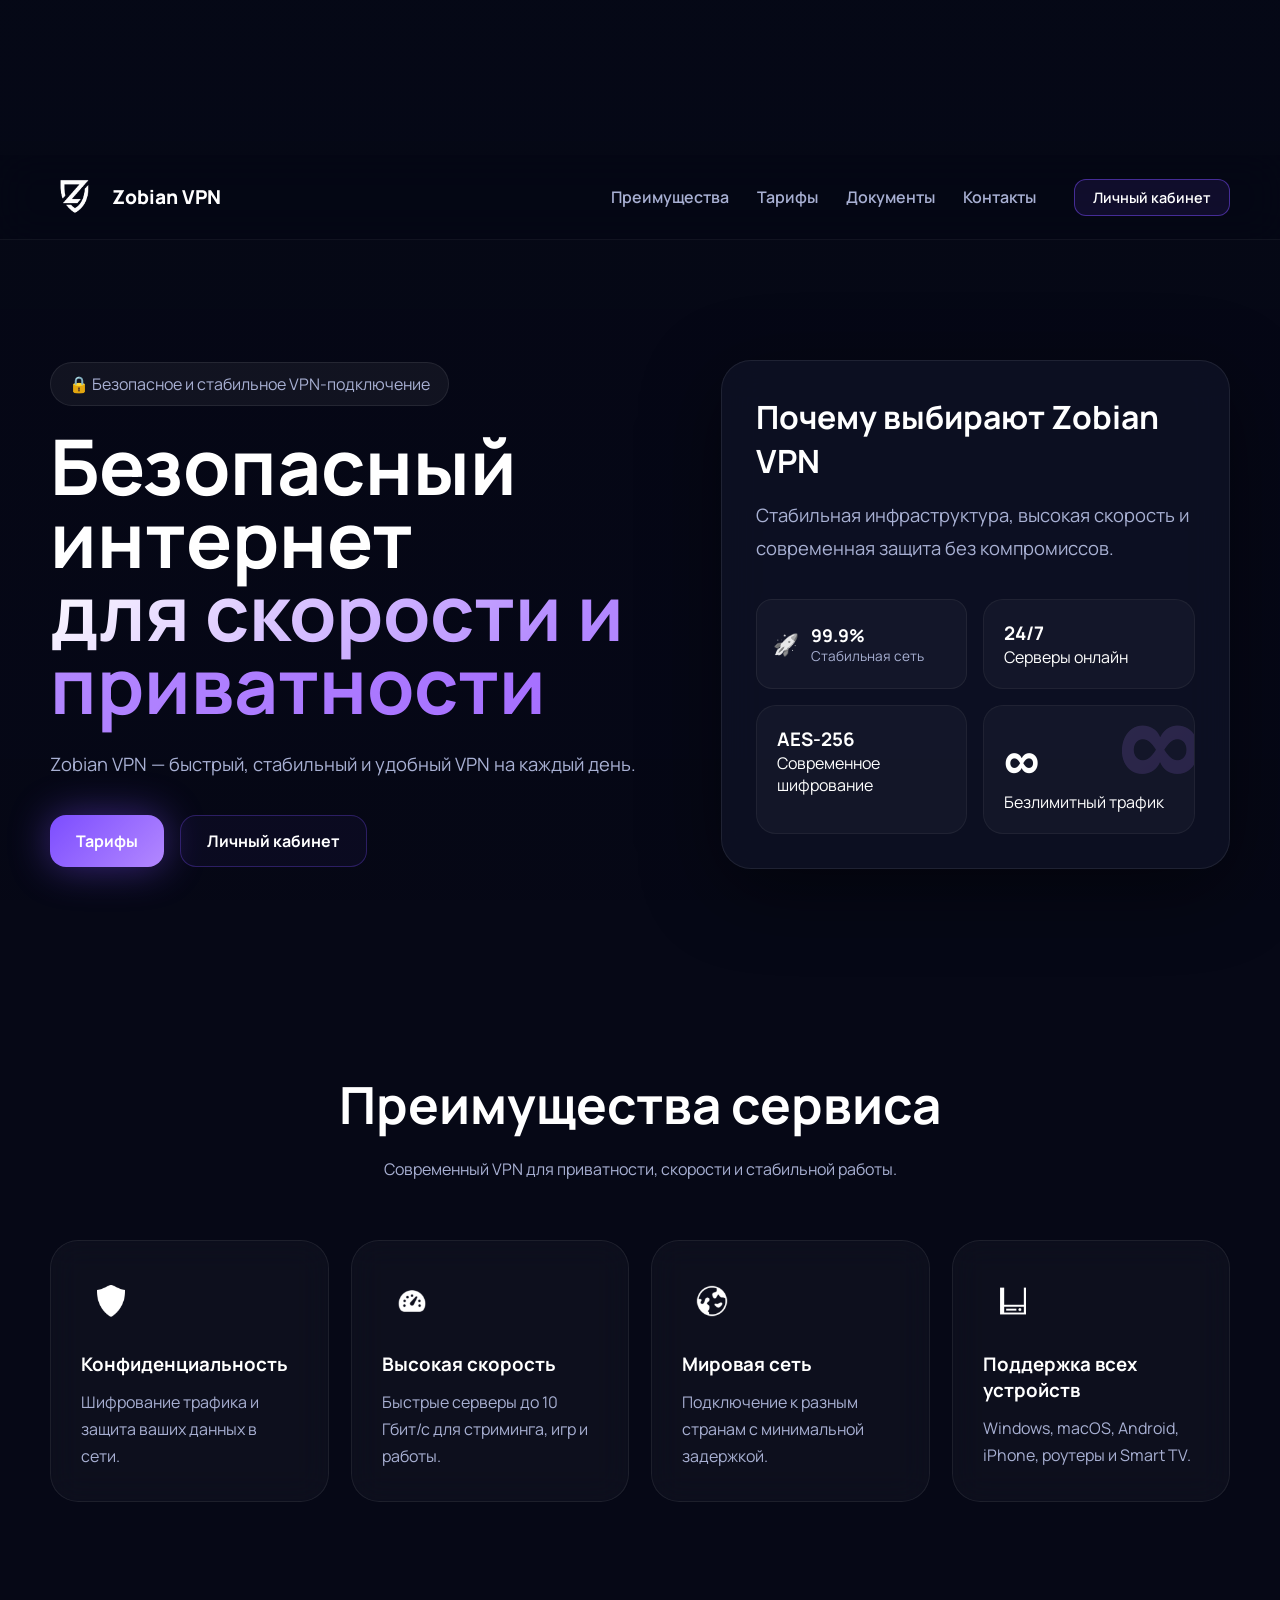
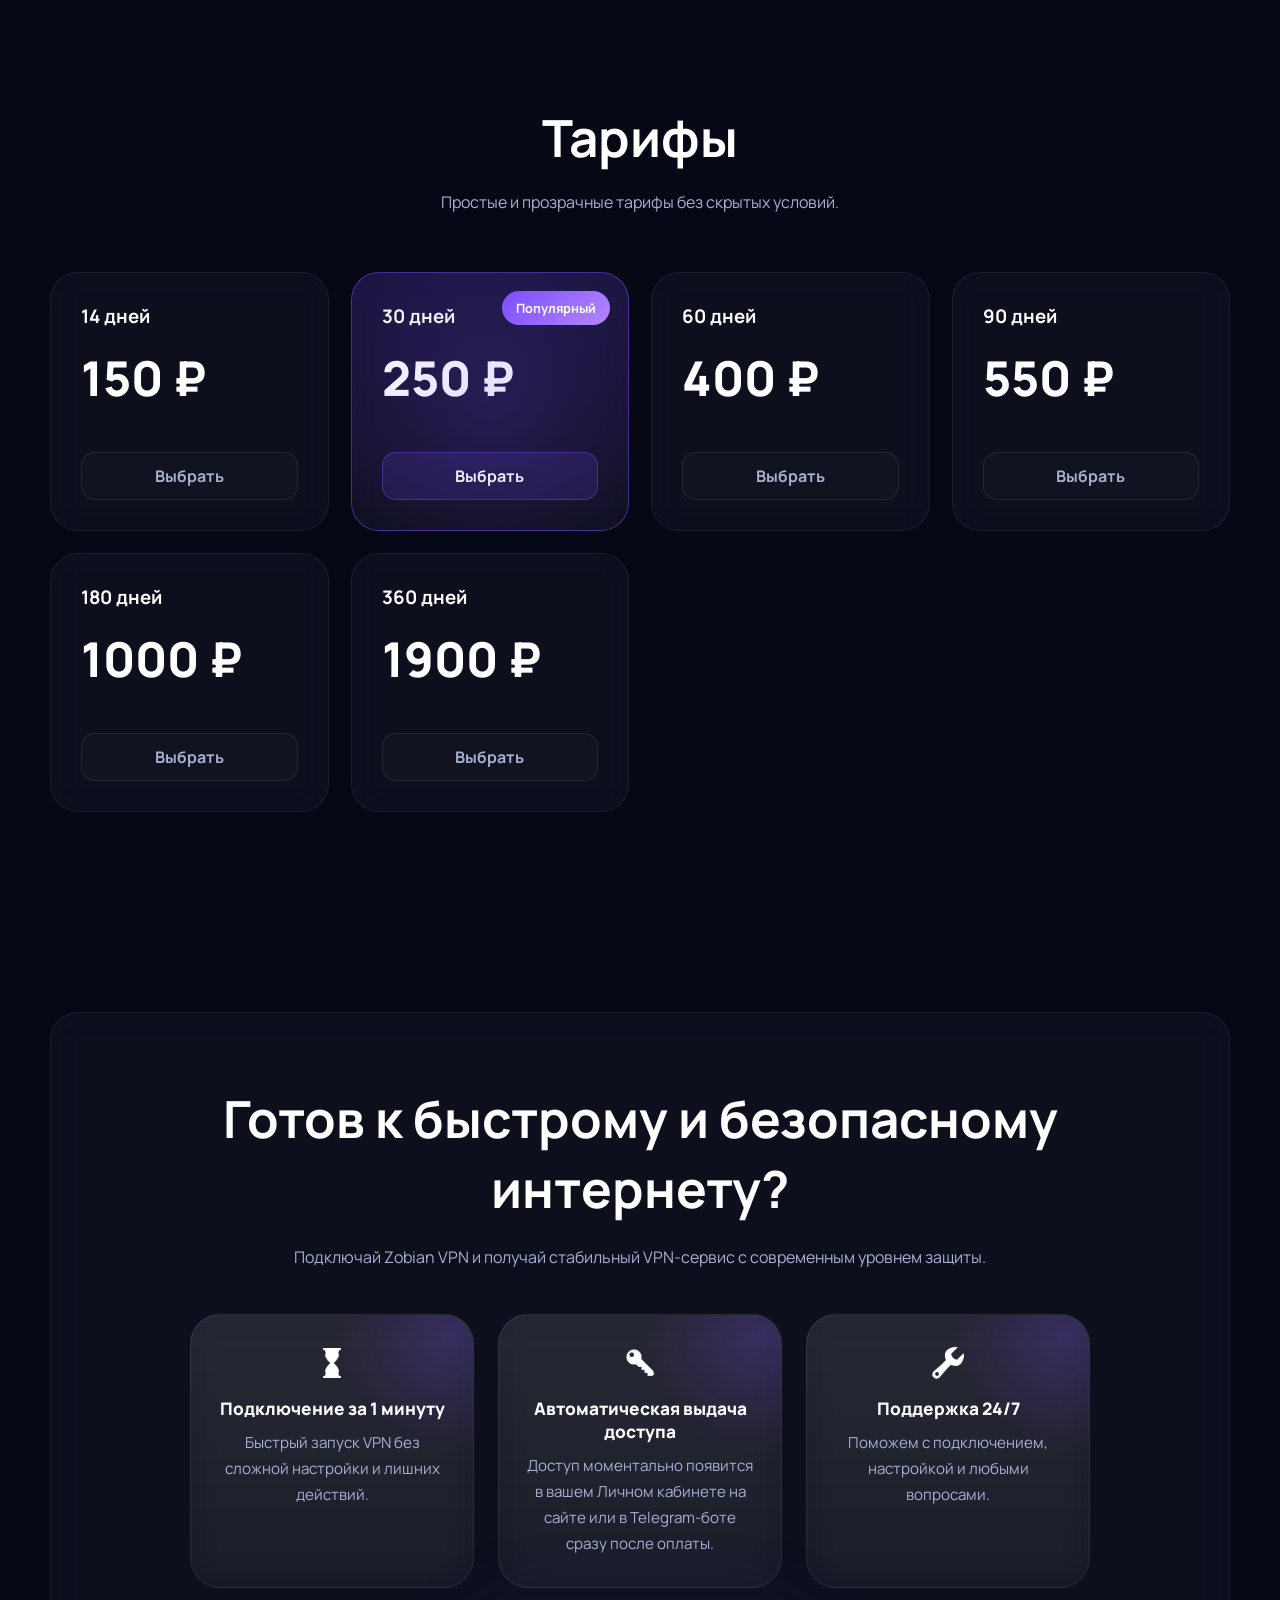
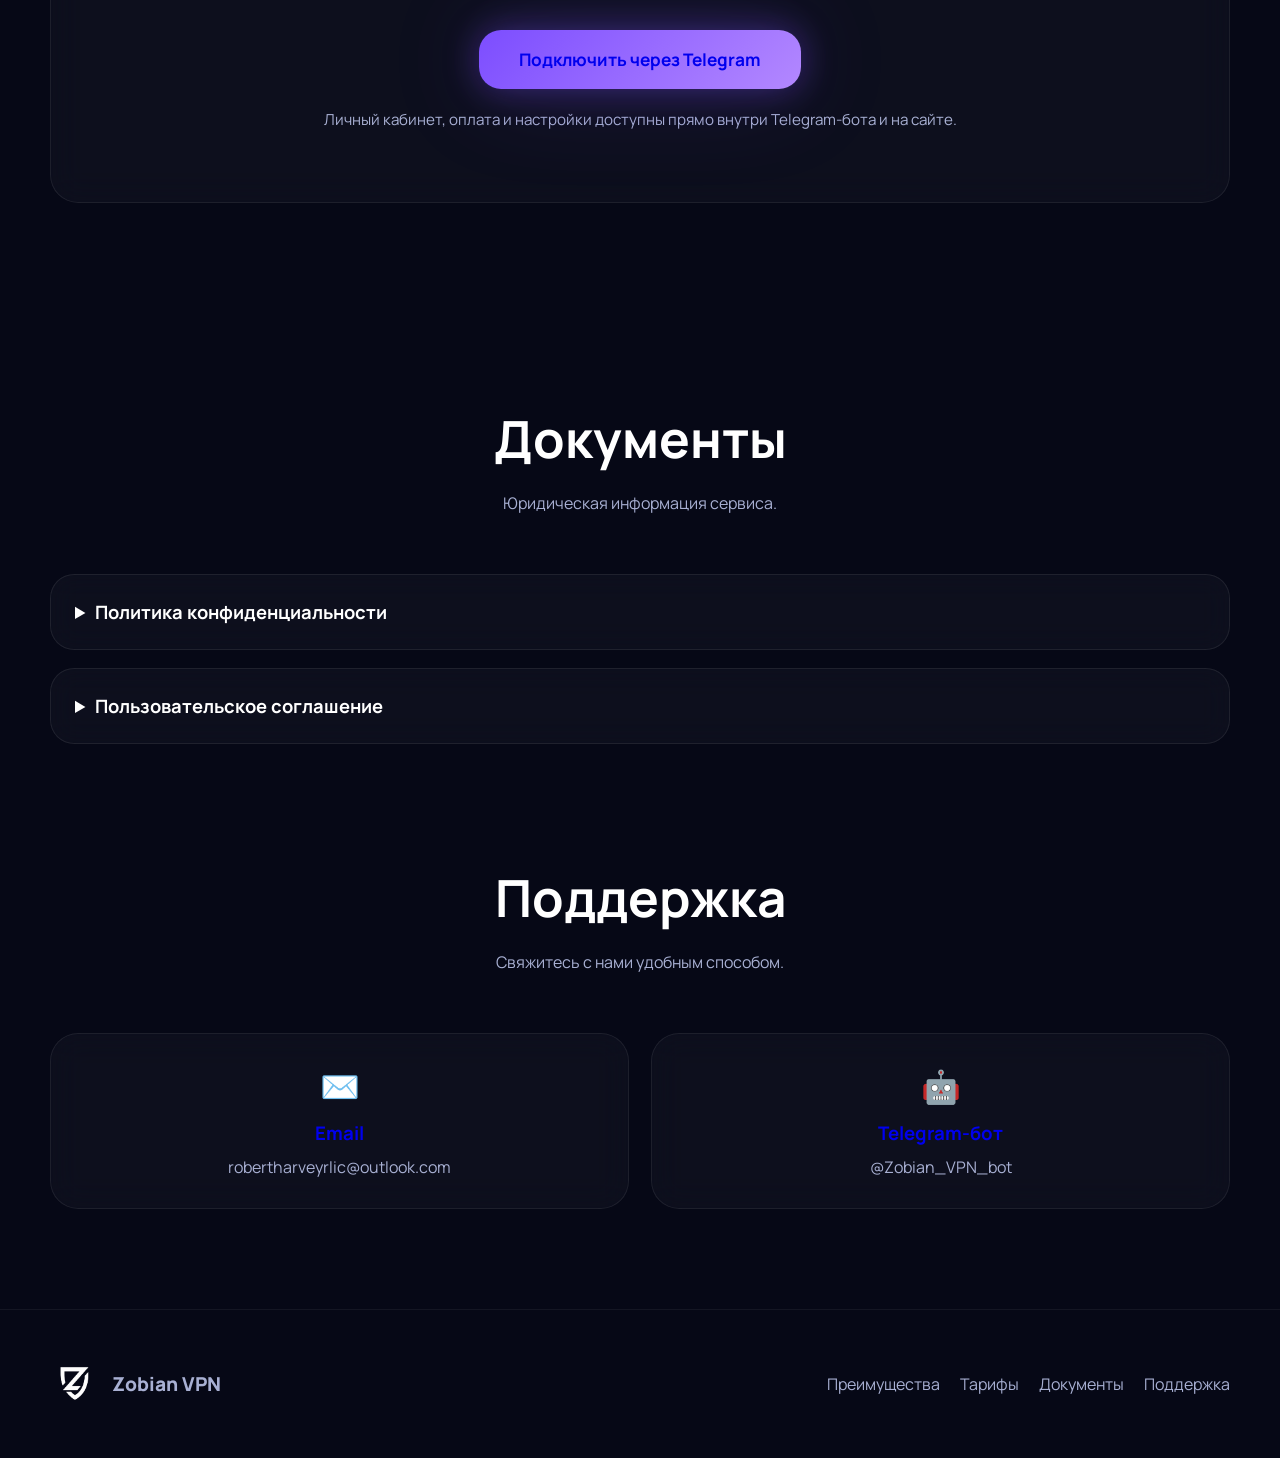
==== commit 49b4521f: "Update index.html" ====
--- a/index.html
+++ b/index.html
@@ -13,6 +13,7 @@
   <link rel="stylesheet" href="style.css">
 </head>
 <body>
+  <canvas id="particles-canvas" aria-hidden="true"></canvas>
   <div class="noise"></div>
   <header>
     <div class="container nav">
@@ -258,5 +259,6 @@
       </div>
     </div>
   </footer>
+  <script src="particles.js"></script>
 </body>
 </html>
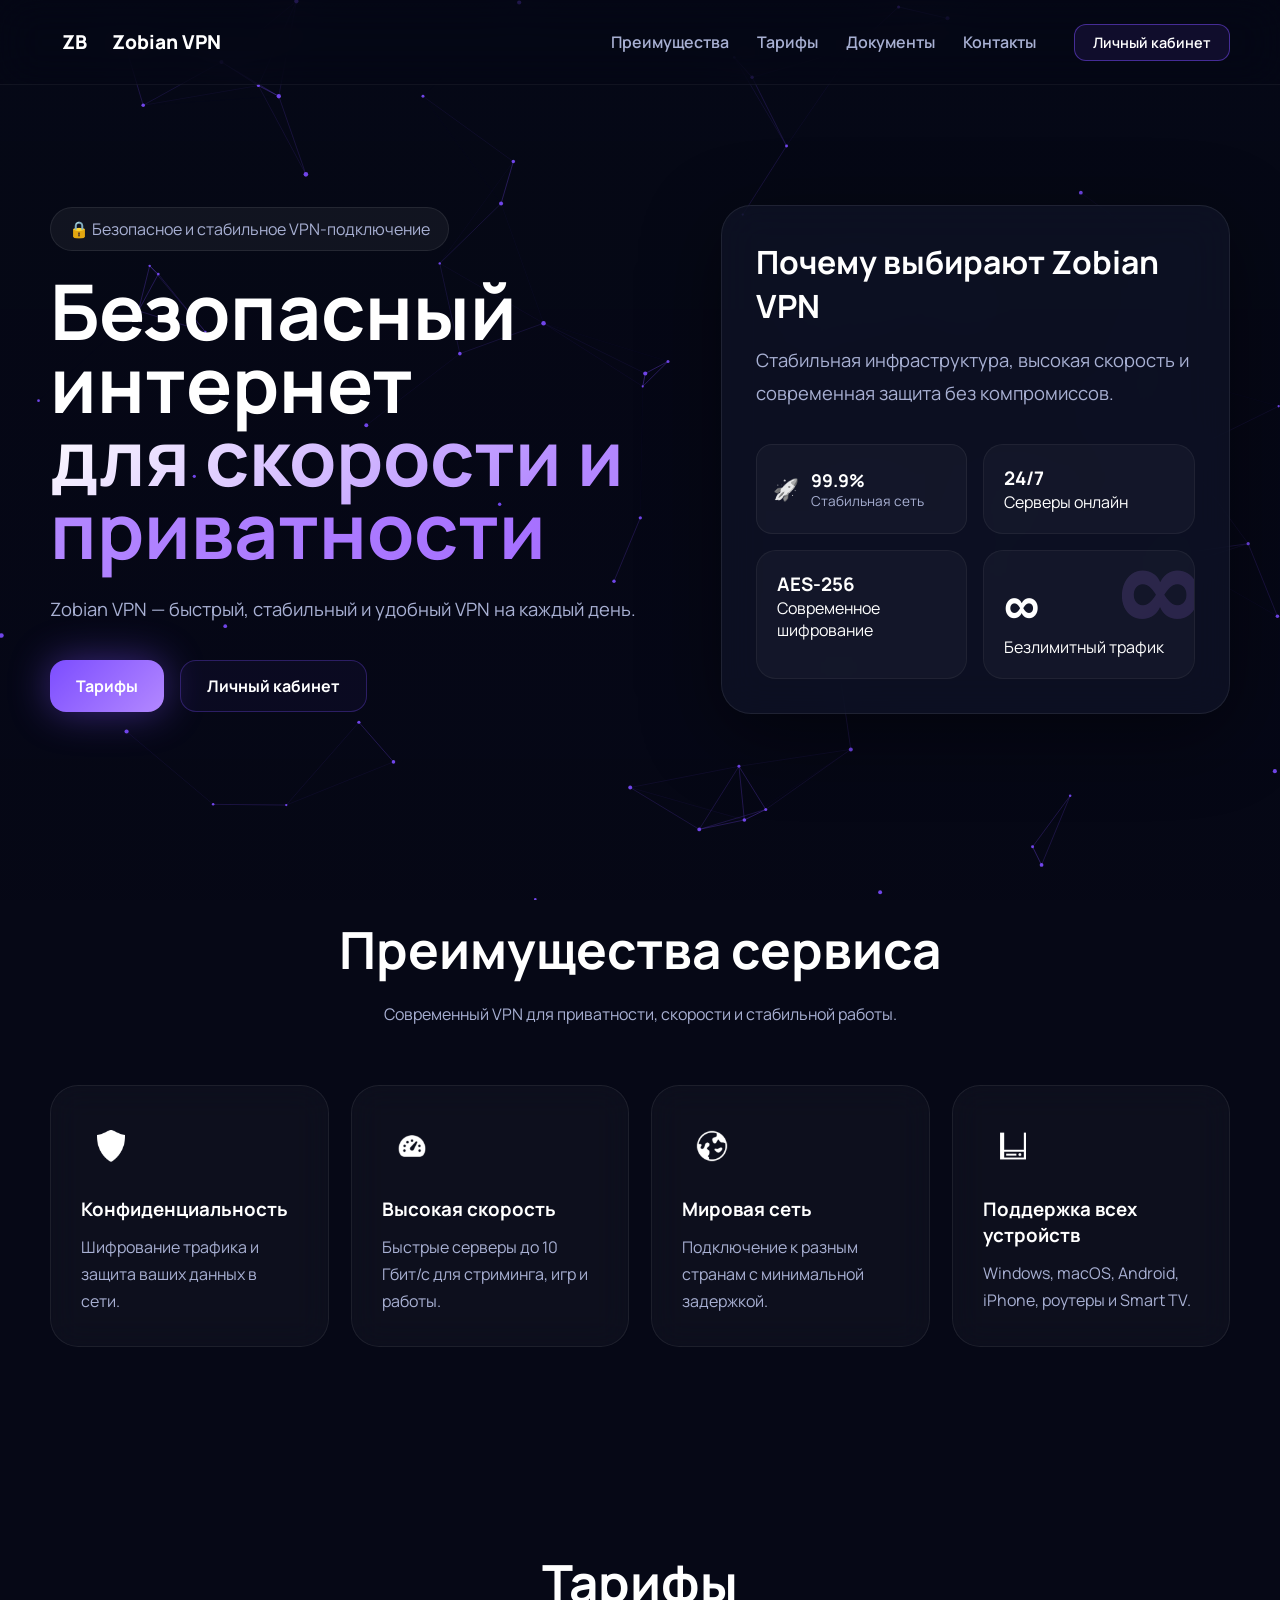
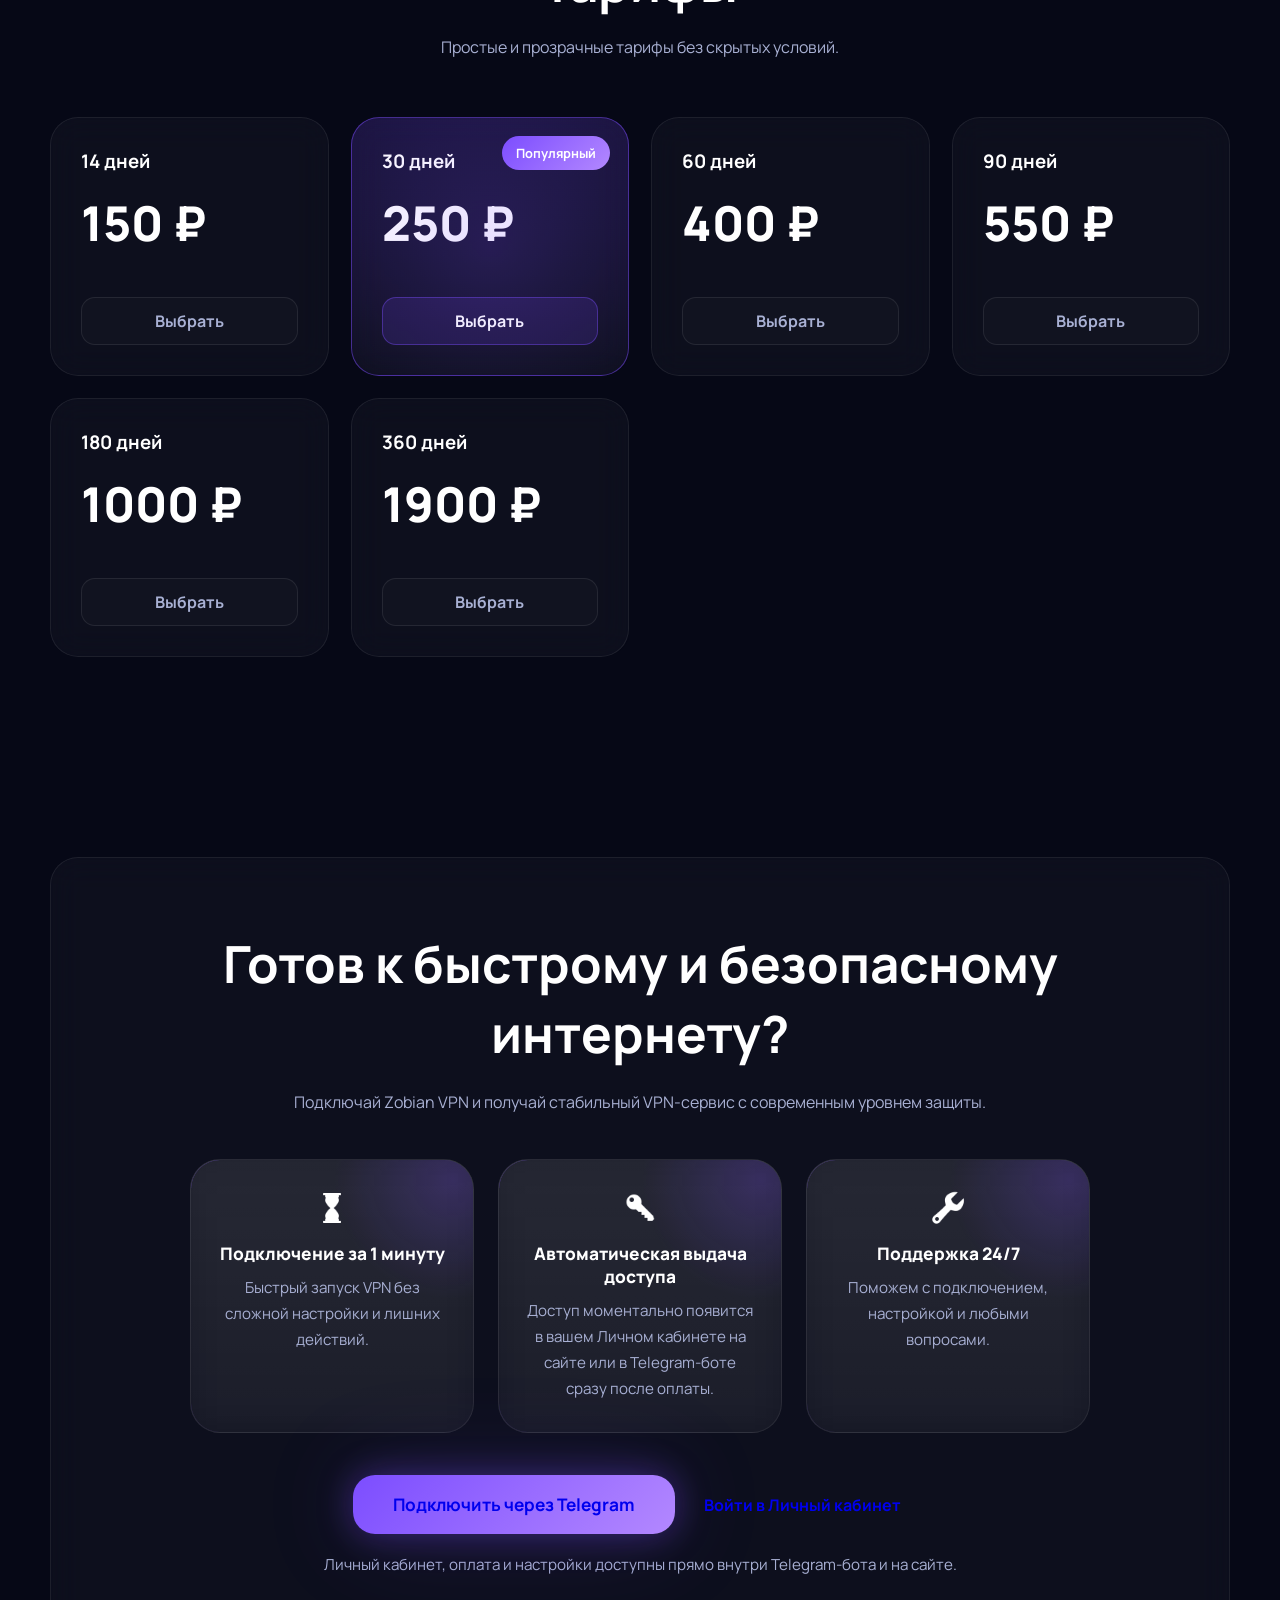
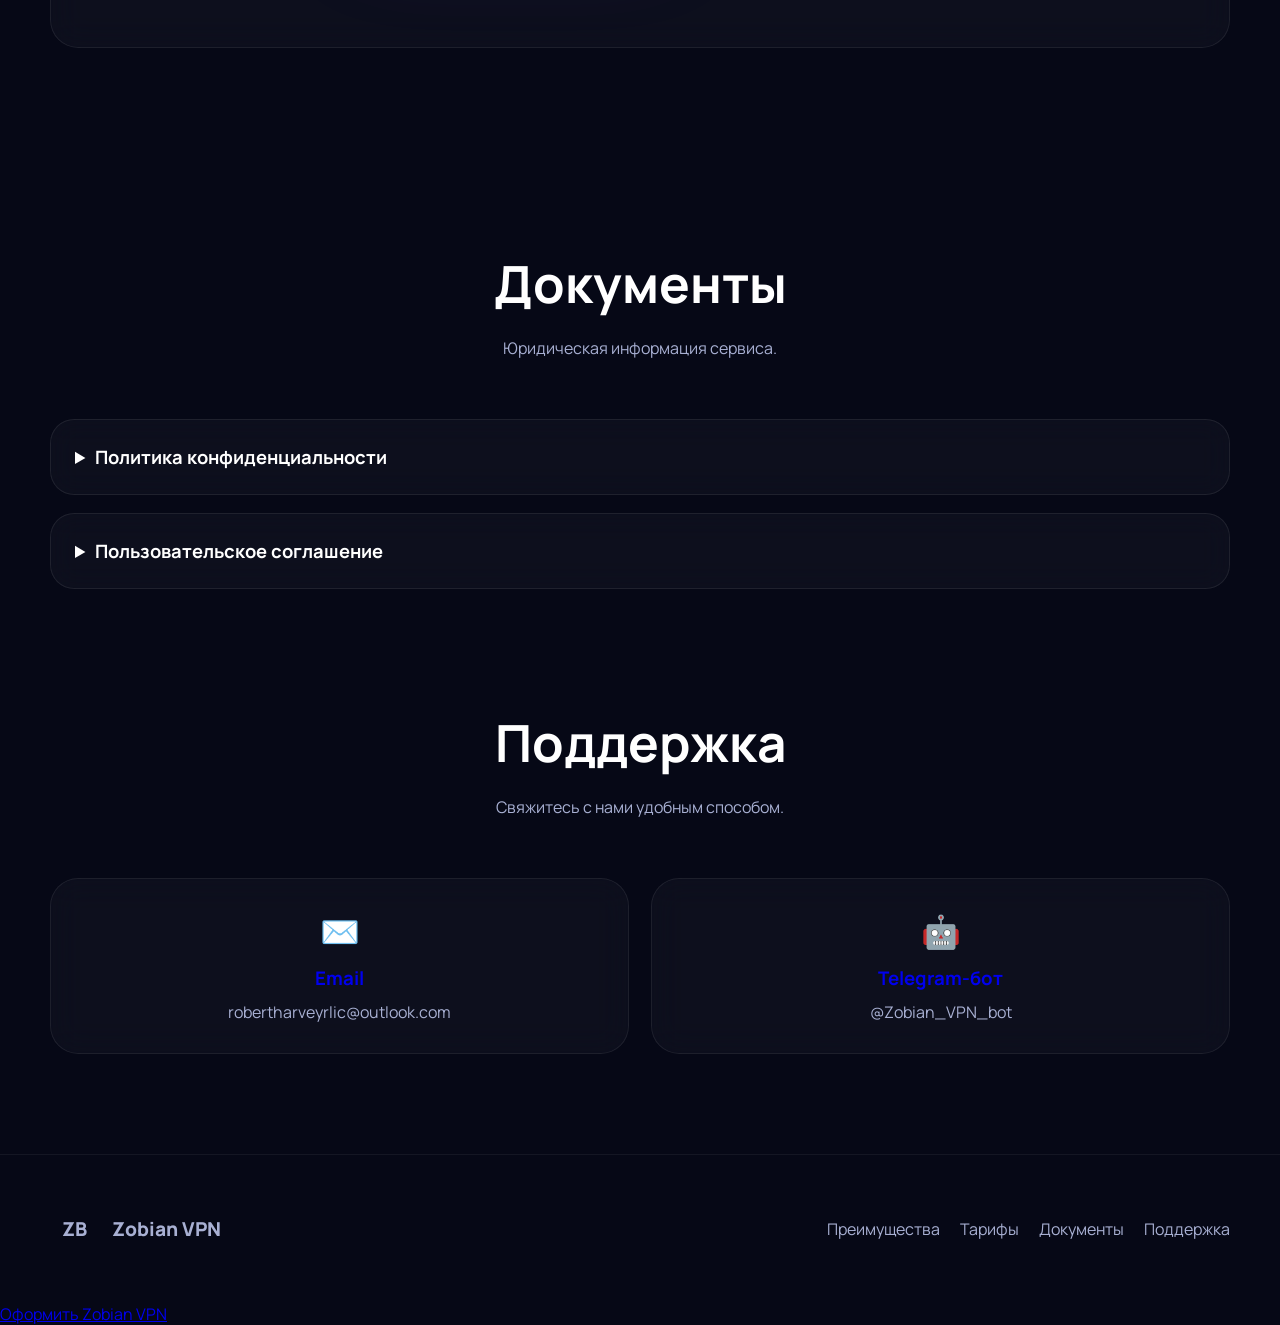
==== commit f691ca0a: "Update index.html" ====
--- a/index.html
+++ b/index.html
@@ -5,7 +5,7 @@
   <meta name="viewport" content="width=device-width, initial-scale=1.0" />
   <title>Zobian VPN</title>
 
-  <link rel="icon" type="image/png" href="logo.png">
+  <link rel="icon" type="image/png" href="logo.webp">
 
   <link rel="preconnect" href="https://fonts.googleapis.com">
   <link rel="preconnect" href="https://fonts.gstatic.com" crossorigin>
@@ -19,7 +19,7 @@
     <div class="container nav">
       <div class="logo">
         <div class="logo-box">
-          <img src="logo.png" alt="logo" style="width:100%;height:100%;object-fit:contain;" onerror="this.style.display='none'; this.parentNode.innerHTML='ZB';">
+          <img src="logo.webp" alt="logo" style="width:100%;height:100%;object-fit:contain;" onerror="this.style.display='none'; this.parentNode.innerHTML='ZB';">
         </div>
         <span>Zobian VPN</span>
       </div>
@@ -30,7 +30,11 @@
         <a href="#contact">Контакты</a>
         <a href="https://miniapp.zobian.pro/" class="btn-cabinet">Личный кабинет</a>
       </div>
-      <div class="burger" onclick="document.getElementById('navLinks').classList.toggle('active')">☰</div>
+      <button class="burger" id="burgerBtn" onclick="document.getElementById('navLinks').classList.toggle('active'); this.classList.toggle('active');">
+        <span></span>
+        <span></span>
+        <span></span>
+      </button>
     </div>
   </header>
   <section class="hero">
@@ -139,7 +143,10 @@
             <div class="trust-text">Поможем с подключением, настройкой и любыми вопросами.</div>
           </div>
         </div>
-        <a href="https://t.me/Zobian_VPN_bot" target="_blank" class="btn telegram-btn">Подключить через Telegram</a>
+        <div class="cta-buttons">
+          <a href="https://t.me/Zobian_VPN_bot" target="_blank" class="btn telegram-btn">Подключить через Telegram</a>
+          <a href="https://miniapp.zobian.pro/" target="_blank" class="btn cta-cabinet-btn">Войти в Личный кабинет</a>
+        </div>
         <p style="margin-top:18px;font-size:.95rem;color:var(--muted);line-height:1.7;">Личный кабинет, оплата и настройки доступны прямо внутри Telegram-бота и на сайте.</p>
       </div>
     </div>
@@ -246,7 +253,7 @@
       <div>
         <div class="logo" style="margin-bottom:0;">
           <div class="logo-box">
-            <img src="logo.png" alt="logo" style="width:100%;height:100%;object-fit:contain;" onerror="this.style.display='none'; this.parentNode.innerHTML='ZB';">
+            <img src="logo.webp" alt="logo" style="width:100%;height:100%;object-fit:contain;" onerror="this.style.display='none'; this.parentNode.innerHTML='ZB';">
           </div>
           <span>Zobian VPN</span>
         </div>
@@ -259,6 +266,7 @@
       </div>
     </div>
   </footer>
+  <a href="#pricing" class="floating-cta" id="floatingCTA">Оформить Zobian VPN</a>
   <script src="particles.js"></script>
 </body>
 </html>
--- a/style.css
+++ b/style.css
@@ -773,3 +773,15 @@
     text-align: center;
   }
 }
+
+/* PARTICLES CANVAS */
+#particles-canvas {
+  position: fixed;
+  top: 0;
+  left: 0;
+  width: 100%;
+  height: 100%;
+  z-index: -1;
+  pointer-events: none;
+  display: block;
+}
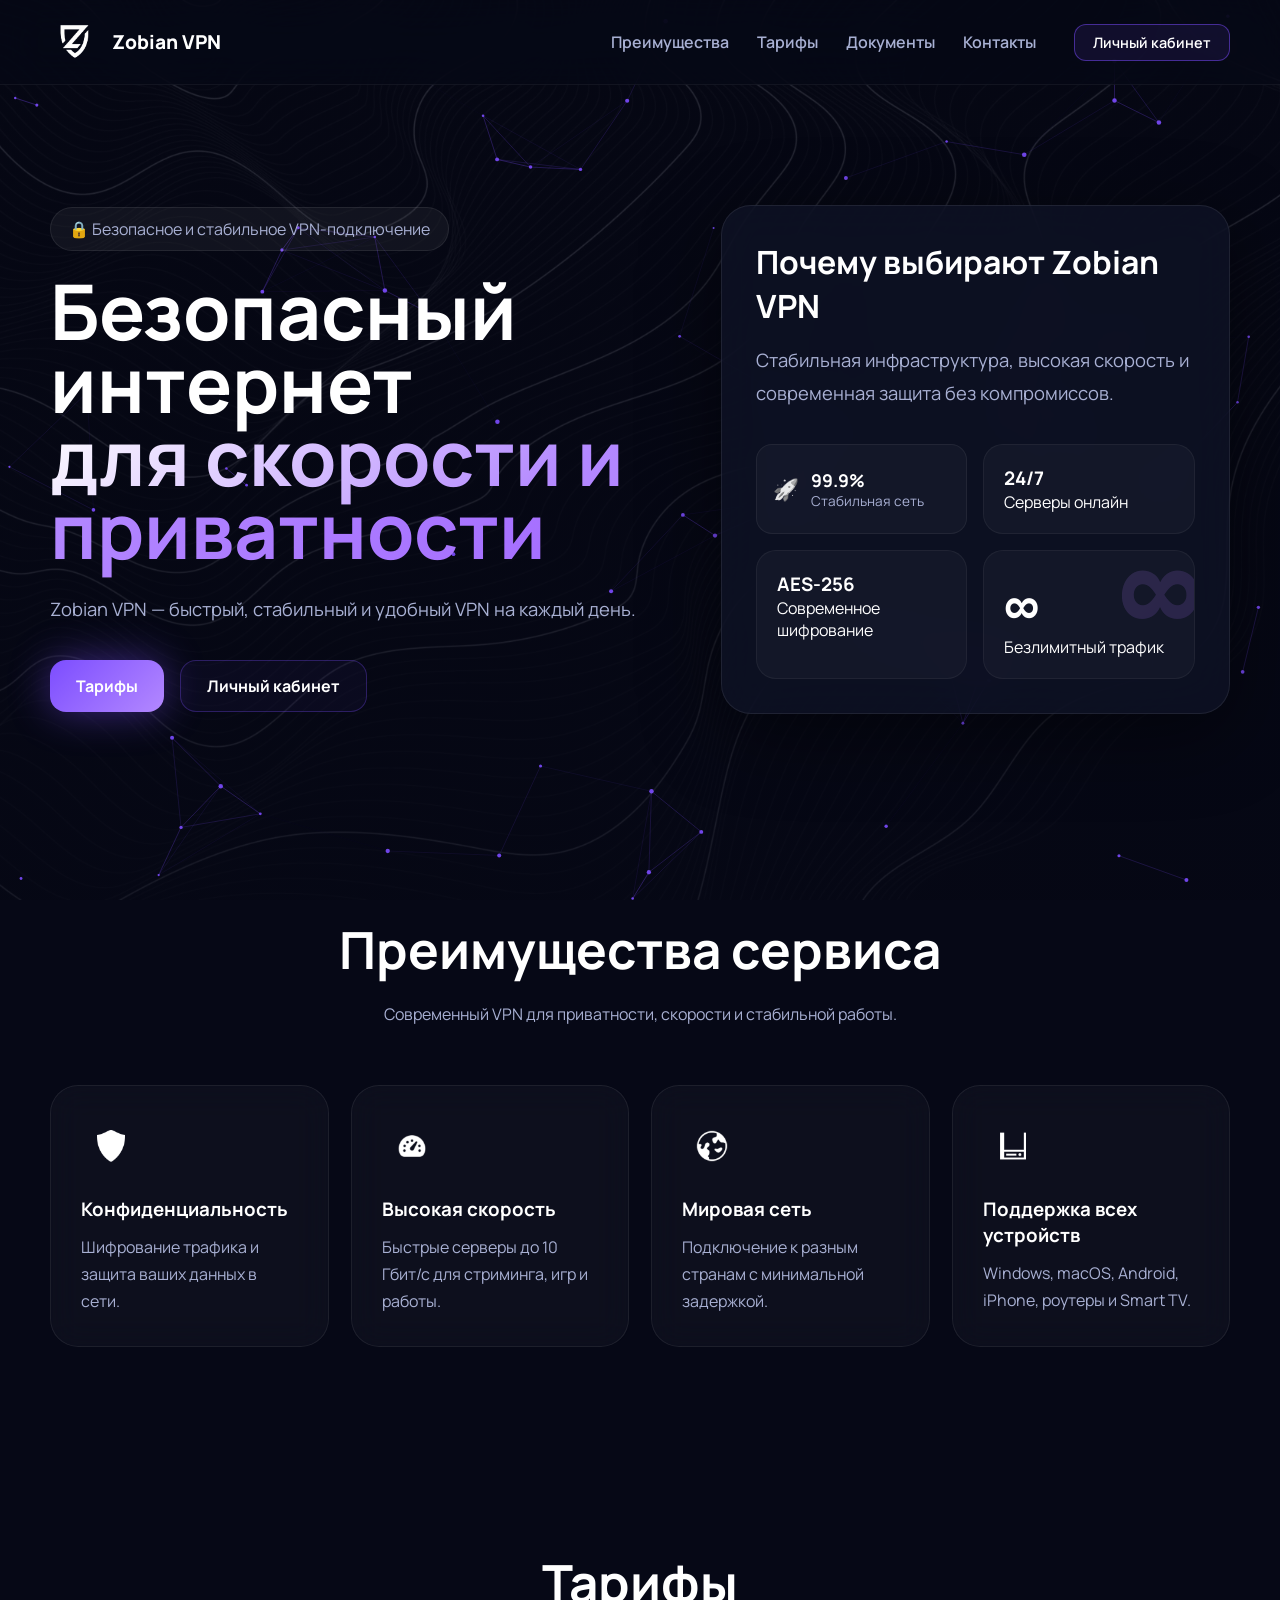
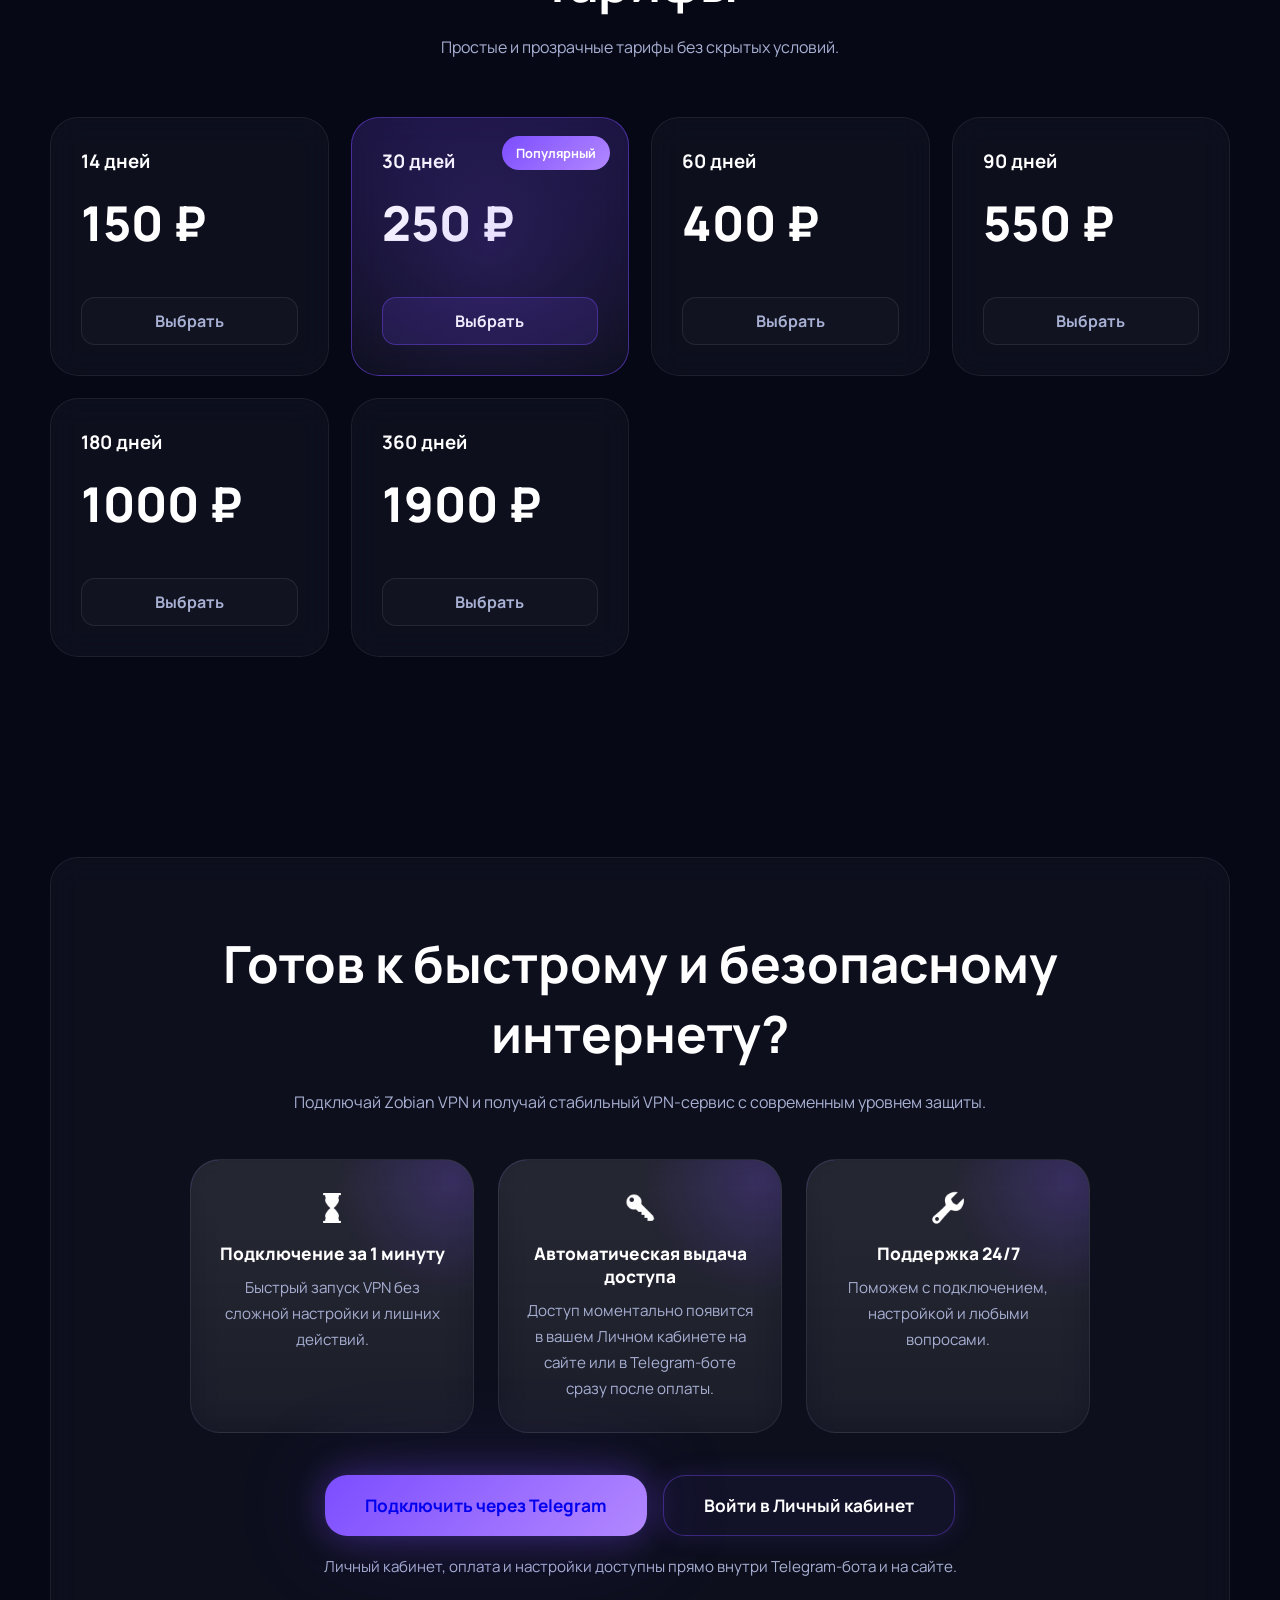
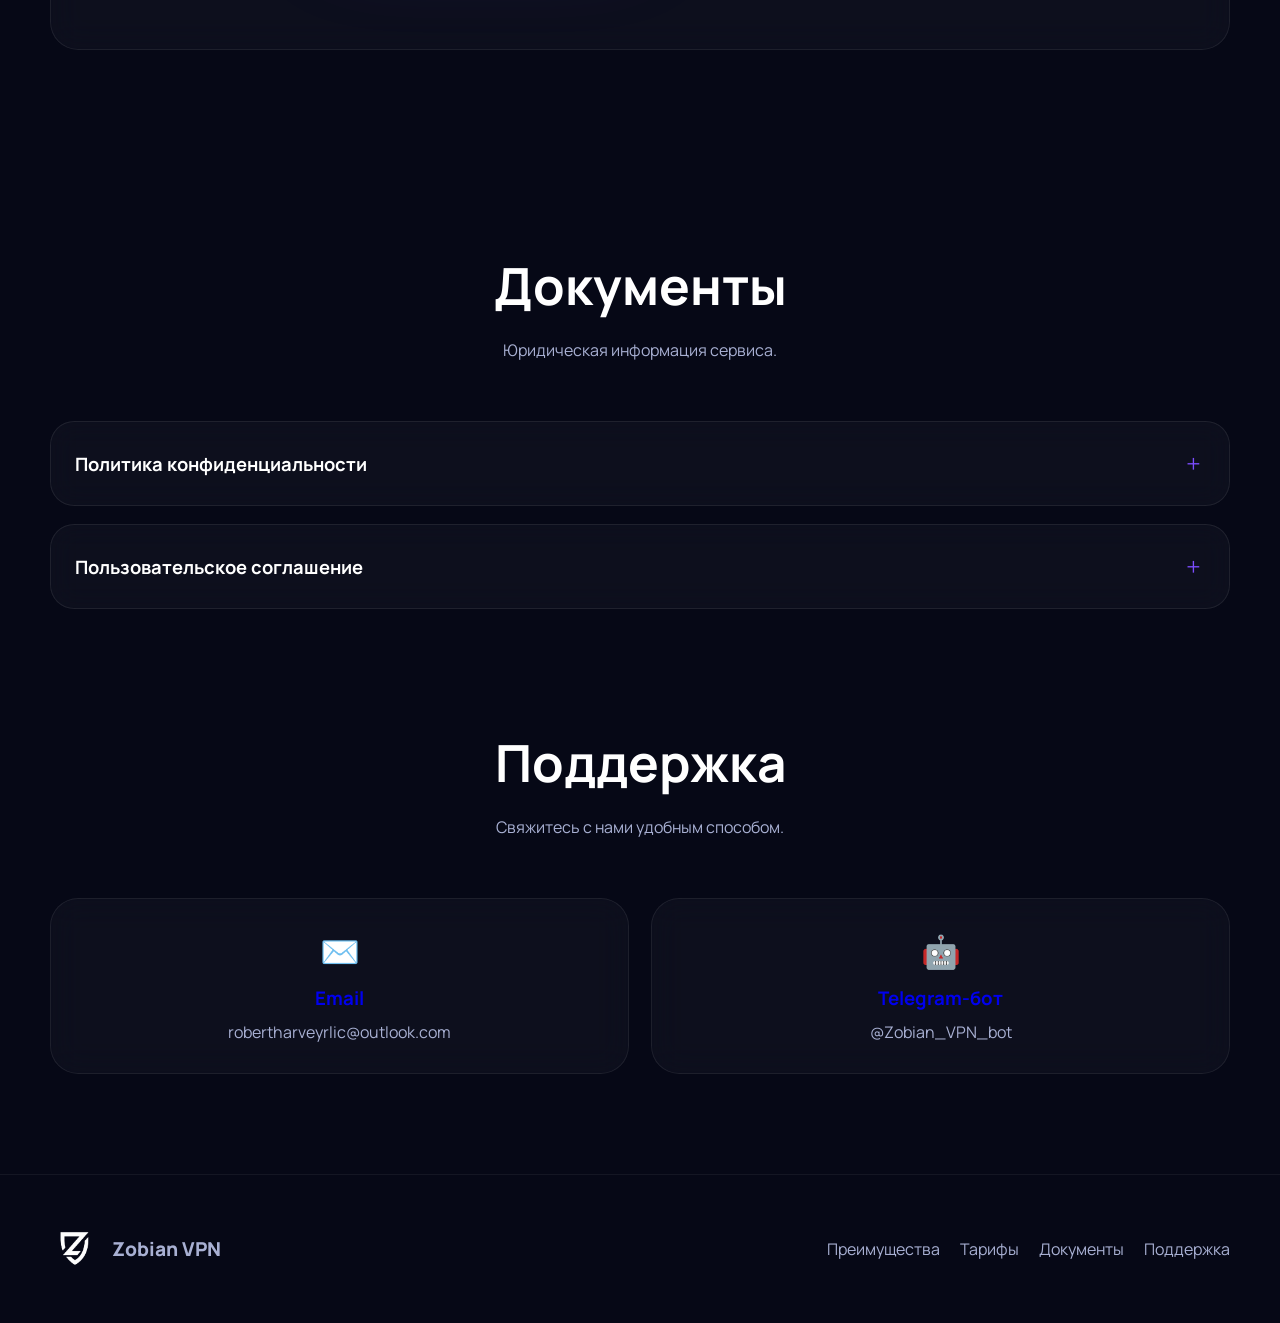
==== commit 7599ff7d: "Update index.html" ====
--- a/index.html
+++ b/index.html
@@ -5,7 +5,7 @@
   <meta name="viewport" content="width=device-width, initial-scale=1.0" />
   <title>Zobian VPN</title>
 
-  <link rel="icon" type="image/png" href="logo.webp">
+  <link rel="icon" type="image/png" href="logo.png">
 
   <link rel="preconnect" href="https://fonts.googleapis.com">
   <link rel="preconnect" href="https://fonts.gstatic.com" crossorigin>
@@ -19,7 +19,7 @@
     <div class="container nav">
       <div class="logo">
         <div class="logo-box">
-          <img src="logo.webp" alt="logo" style="width:100%;height:100%;object-fit:contain;" onerror="this.style.display='none'; this.parentNode.innerHTML='ZB';">
+          <img src="logo.png" alt="logo" style="width:100%;height:100%;object-fit:contain;" onerror="this.style.display='none'; this.parentNode.innerHTML='ZB';">
         </div>
         <span>Zobian VPN</span>
       </div>
@@ -253,7 +253,7 @@
       <div>
         <div class="logo" style="margin-bottom:0;">
           <div class="logo-box">
-            <img src="logo.webp" alt="logo" style="width:100%;height:100%;object-fit:contain;" onerror="this.style.display='none'; this.parentNode.innerHTML='ZB';">
+            <img src="logo.png" alt="logo" style="width:100%;height:100%;object-fit:contain;" onerror="this.style.display='none'; this.parentNode.innerHTML='ZB';">
           </div>
           <span>Zobian VPN</span>
         </div>
--- a/style.css
+++ b/style.css
@@ -28,7 +28,7 @@
   position: fixed;
   inset: 0;
   background: linear-gradient(rgba(6, 8, 22, .86), rgba(6, 8, 22, .92)),
-    url('https://static.tildacdn.com/tild3466-6138-4539-a432-623631313037/80534_1.jpg') center/cover no-repeat;
+    url('bg.webp') center/cover no-repeat;
   z-index: -2;
 }
 
@@ -37,7 +37,7 @@
   inset: 0;
   pointer-events: none;
   opacity: .03;
-  background-image: url('https://grainy-gradients.vercel.app/noise.svg');
+  background-image: url('data:image/svg+xml,%3Csvg viewBox='0 0 200 200' xmlns='http://www.w3.org/2000/svg'%3E%3Cfilter id='noise'%3E%3CfeTurbulence type='fractalNoise' baseFrequency='0.8' numOctaves='3' stitchTiles='stitch'/%3E%3C/filter%3E%3Crect width='100%25' height='100%25' filter='url(%23noise)'/%3E%3C/svg%3E');
   z-index: 999;
 }
 
@@ -587,6 +587,7 @@
     padding: 18px;
     text-align: center
   }
+
   .price {
     font-size: 2rem;
     margin: 12px 0 0
@@ -785,3 +786,314 @@
   pointer-events: none;
   display: block;
 }
+
+/* CTA ACTIONS BLOCK */
+.cta-buttons {
+  display: flex;
+  gap: 16px;
+  justify-content: center;
+  flex-wrap: wrap;
+  margin-top: 20px;
+}
+
+.cta-cabinet-btn {
+  position: relative;
+  overflow: hidden;
+  padding: 18px 40px;
+  font-size: 1.08rem;
+  border-radius: 22px;
+  border: 1px solid rgba(124, 77, 255, 0.4);
+  background: rgba(124, 77, 255, 0.05);
+  color: #fff;
+  box-shadow: 0 0 25px rgba(124, 77, 255, 0.15);
+  transition: .4s;
+  display: inline-flex;
+  align-items: center;
+  justify-content: center;
+  text-decoration: none;
+  font-weight: 700;
+}
+
+.cta-cabinet-btn:hover {
+  transform: translateY(-5px) scale(1.04);
+  background: rgba(124, 77, 255, 0.15);
+  border-color: rgba(124, 77, 255, 0.8);
+  box-shadow: 0 0 45px rgba(124, 77, 255, 0.35);
+}
+
+.cta-cabinet-btn::before {
+  content: '';
+  position: absolute;
+  top: 0;
+  left: -130%;
+  width: 100%;
+  height: 100%;
+  background: linear-gradient(90deg,
+      transparent,
+      rgba(255, 255, 255, 0.2),
+      transparent);
+  transition: .8s;
+}
+
+.cta-cabinet-btn:hover::before {
+  left: 130%;
+}
+
+@media (max-width: 900px) {
+  .cta-buttons {
+    flex-direction: column;
+    align-items: center;
+    width: 100%;
+    max-width: 380px;
+    margin: 20px auto 0;
+  }
+  .telegram-btn,
+  .cta-cabinet-btn {
+    width: 100% !important;
+    text-align: center;
+    box-sizing: border-box;
+    justify-content: center;
+    display: inline-flex;
+  }
+}
+
+/* ==========================================
+   MOBILE & UI UX IMPROVEMENTS (STICKY, BURGER, ACCORDION, FLOATING CTA)
+   ========================================== */
+
+/* 1. Glassmorphic header sticky updates */
+header {
+  position: sticky;
+  top: 0;
+  z-index: 10000;
+  backdrop-filter: blur(20px);
+  -webkit-backdrop-filter: blur(20px);
+  background: rgba(6, 8, 22, 0.75);
+  border-bottom: 1px solid rgba(255, 255, 255, 0.05);
+  transition: background 0.3s, border-color 0.3s;
+}
+
+/* 2. Burger Button custom animated element styling */
+.burger {
+  display: none;
+  background: none;
+  border: none;
+  cursor: pointer;
+  z-index: 101;
+  width: 24px;
+  height: 24px;
+  position: relative;
+  outline: none;
+}
+
+.burger span {
+  display: block;
+  position: absolute;
+  height: 2px;
+  width: 100%;
+  background: #fff;
+  border-radius: 2px;
+  opacity: 1;
+  left: 0;
+  transform: rotate(0deg);
+  transition: .25s ease-in-out;
+}
+
+.burger span:nth-child(1) {
+  top: 4px;
+}
+
+.burger span:nth-child(2) {
+  top: 11px;
+}
+
+.burger span:nth-child(3) {
+  top: 18px;
+}
+
+/* Active states (transforms to X) */
+.burger.active span:nth-child(1) {
+  top: 11px;
+  transform: rotate(45deg);
+}
+
+.burger.active span:nth-child(2) {
+  opacity: 0;
+  left: -60px;
+}
+
+.burger.active span:nth-child(3) {
+  top: 11px;
+  transform: rotate(-45deg);
+}
+
+@media (max-width: 900px) {
+  .burger {
+    display: block;
+  }
+}
+
+/* 3. Drop-down Menu animation updates on mobile */
+@media (max-width: 900px) {
+  .nav {
+    position: relative;
+  }
+  .nav-links {
+    position: absolute !important;
+    top: 100%; /* aligns exactly below the header container */
+    left: 0 !important;
+    right: 0 !important;
+    width: auto !important;
+    height: 0;
+    max-height: 0;
+    background: #060816 !important; /* solid background to prevent page text overlay */
+    border-bottom: 1px solid transparent;
+    border-top: 1px solid transparent;
+    border-radius: 0 0 20px 20px !important; /* rounded bottom corners for premium floating feel */
+    padding: 0 20px;
+    flex-direction: column;
+    display: flex !important;
+    overflow: hidden;
+    transition: all 0.4s cubic-bezier(0.16, 1, 0.3, 1), visibility 0.4s;
+    opacity: 0;
+    pointer-events: none;
+    z-index: 99;
+    box-shadow: 0 20px 40px rgba(0, 0, 0, 0.6);
+    visibility: hidden;
+  }
+
+  .nav-links.active {
+    height: auto;
+    max-height: 100vh;
+    padding: 30px 20px 40px !important; /* added bottom padding to prevent button cutoff */
+    opacity: 1;
+    pointer-events: auto;
+    border-bottom: 1px solid rgba(255, 255, 255, 0.08);
+    border-top: 1px solid rgba(255, 255, 255, 0.03);
+    visibility: visible;
+  }
+
+  .nav-links a:not(.btn-cabinet) {
+    font-size: 1.15rem;
+    font-weight: 600;
+    width: 100%;
+    text-align: center;
+    padding: 16px 0;
+    border-bottom: 1px solid rgba(255, 255, 255, 0.04);
+    color: var(--muted);
+    text-decoration: none;
+    transition: background 0.2s, color 0.2s;
+  }
+
+  .nav-links a:not(.btn-cabinet):hover {
+    color: #fff;
+    background: rgba(255, 255, 255, 0.02);
+  }
+
+  .nav-links a:not(.btn-cabinet):last-of-type {
+    border-bottom: none;
+  }
+
+  .nav-links a.btn-cabinet {
+    display: flex !important; /* flex layout to prevent browser rendering cutoff */
+    align-items: center;
+    justify-content: center;
+    width: 100%;
+    margin-top: 20px;
+    margin-bottom: 10px;
+    margin-left: 0;
+    box-sizing: border-box;
+    border: 1px solid rgba(124, 77, 255, 0.5) !important;
+    border-radius: 12px !important;
+    padding: 14px 18px !important;
+    font-size: 1.05rem;
+  }
+}
+
+/* 4. Section padding optimization on mobile */
+@media (max-width: 900px) {
+  .section {
+    padding: 55px 0 !important;
+  }
+}
+
+/* 5. Smooth FAQ accordions updates */
+.accordion summary::-webkit-details-marker {
+  display: none;
+}
+
+.accordion summary {
+  list-style: none;
+  display: flex;
+  justify-content: space-between;
+  align-items: center;
+  outline: none;
+  padding-right: 4px;
+}
+
+.accordion summary::after {
+  content: '+';
+  font-size: 1.6rem;
+  font-weight: 300;
+  color: var(--accent);
+  transition: transform 0.3s cubic-bezier(0.4, 0, 0.2, 1);
+}
+
+.accordion[open] summary::after {
+  transform: rotate(45deg);
+}
+
+.accordion-content {
+  margin-top: 16px;
+  line-height: 1.8;
+  color: var(--muted);
+  animation: smoothSlideDown 0.3s cubic-bezier(0.16, 1, 0.3, 1);
+  transform-origin: top;
+}
+
+@keyframes smoothSlideDown {
+  from {
+    opacity: 0;
+    transform: translateY(-10px) scaleY(0.95);
+  }
+  to {
+    opacity: 1;
+    transform: translateY(0) scaleY(1);
+  }
+}
+
+/* 6. Floating conversion CTA button on mobile */
+.floating-cta {
+  position: fixed;
+  bottom: 20px;
+  left: 50%;
+  transform: translateX(-50%) translateY(100px);
+  z-index: 999;
+  width: calc(100% - 32px);
+  max-width: 360px;
+  padding: 16px 20px;
+  border-radius: 18px;
+  background: linear-gradient(135deg, #7c4dff, #b388ff);
+  color: #fff;
+  font-weight: 700;
+  font-size: 1.05rem;
+  text-align: center;
+  text-decoration: none;
+  box-shadow: 0 8px 30px rgba(124, 77, 255, 0.45);
+  transition: transform 0.4s cubic-bezier(0.16, 1, 0.3, 1), opacity 0.3s;
+  opacity: 0;
+  pointer-events: none;
+  display: none;
+}
+
+.floating-cta.visible {
+  transform: translateX(-50%) translateY(0);
+  opacity: 1;
+  pointer-events: auto;
+}
+
+@media (max-width: 900px) {
+  .floating-cta {
+    display: block; /* Show only on mobile screens */
+  }
+}
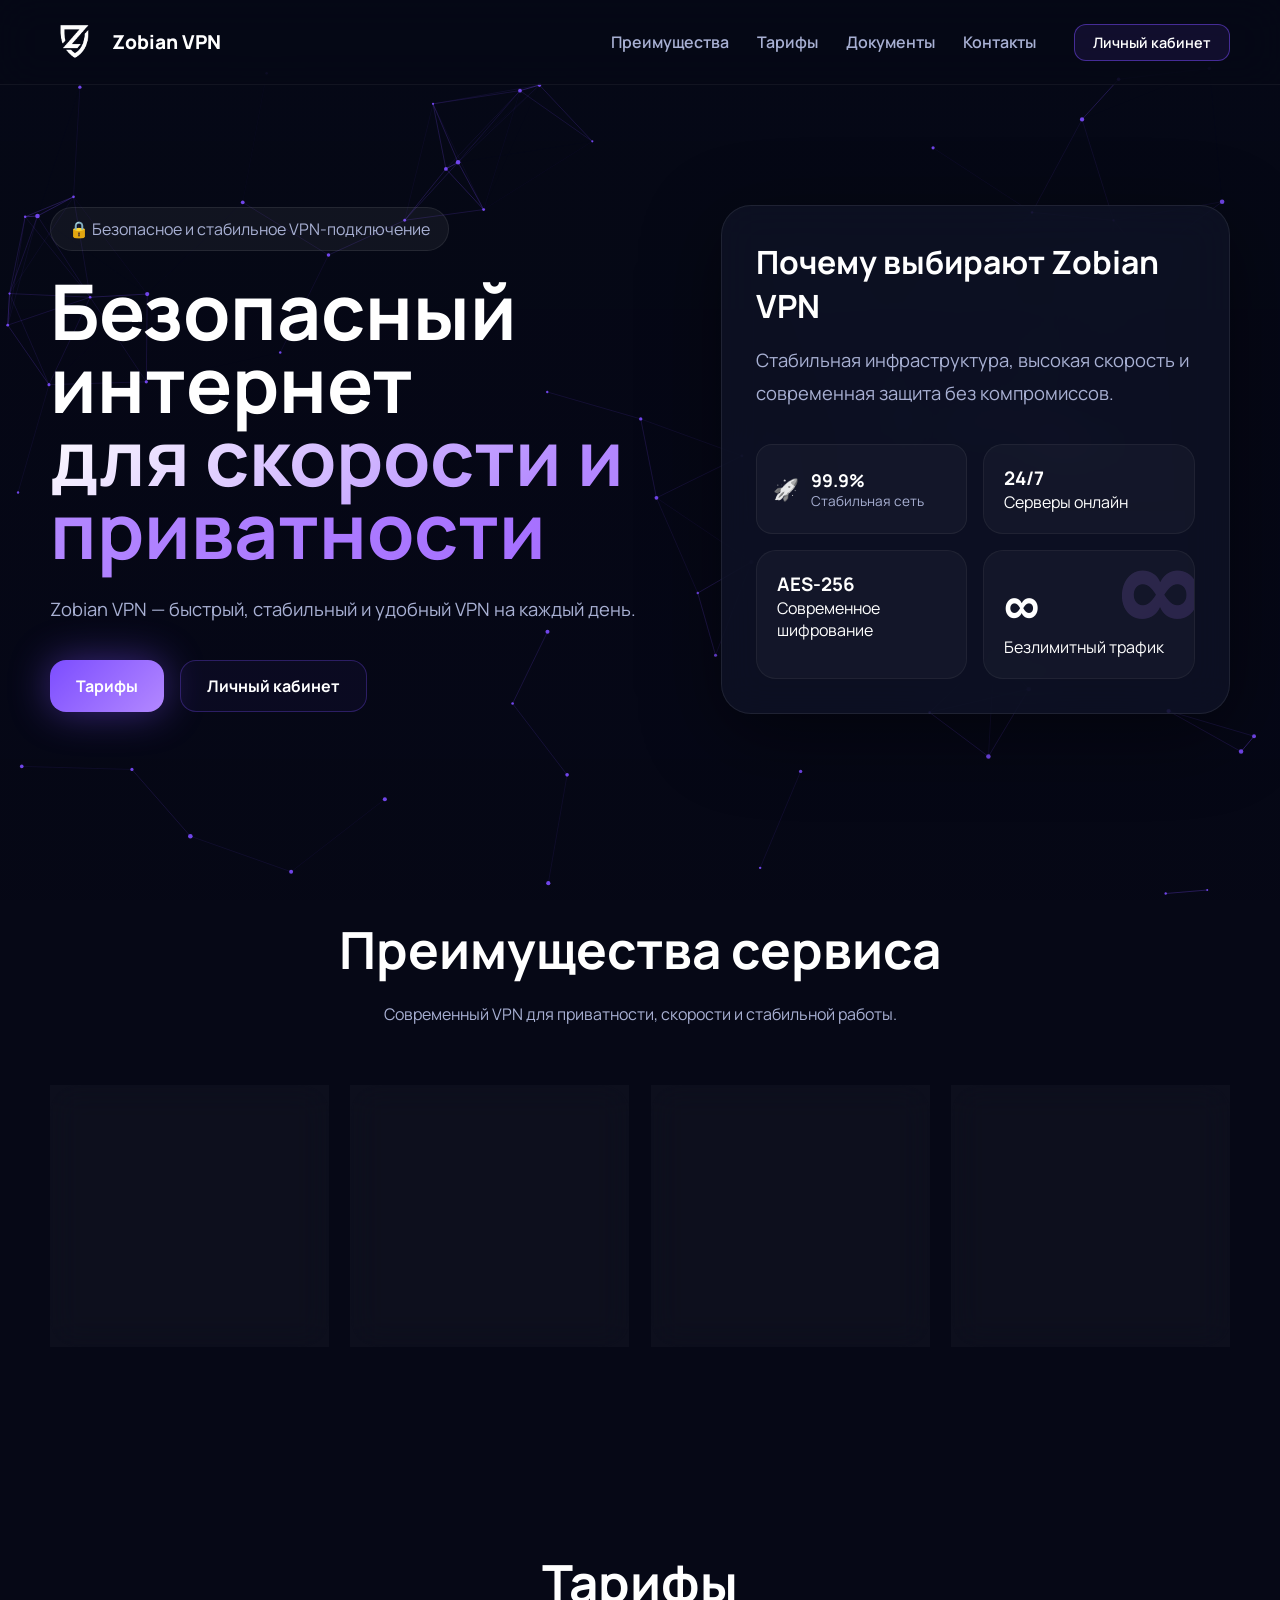
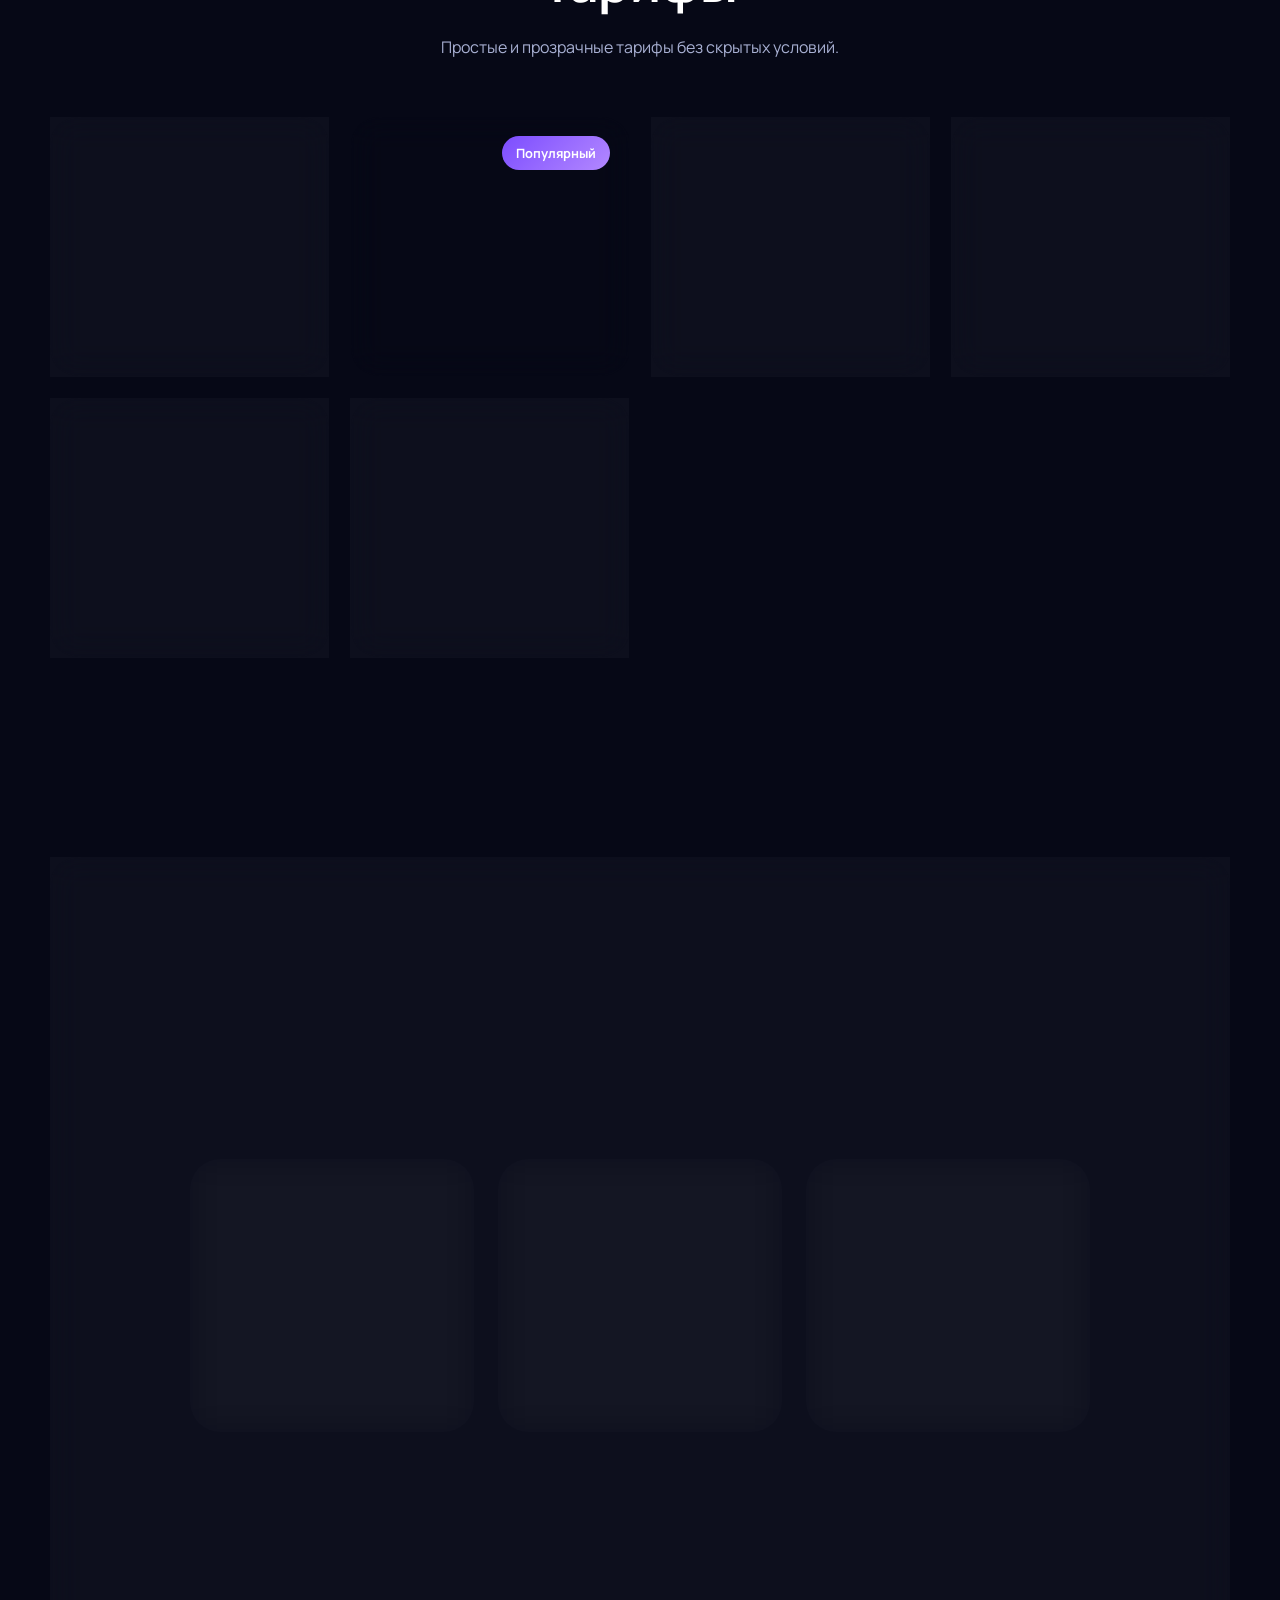
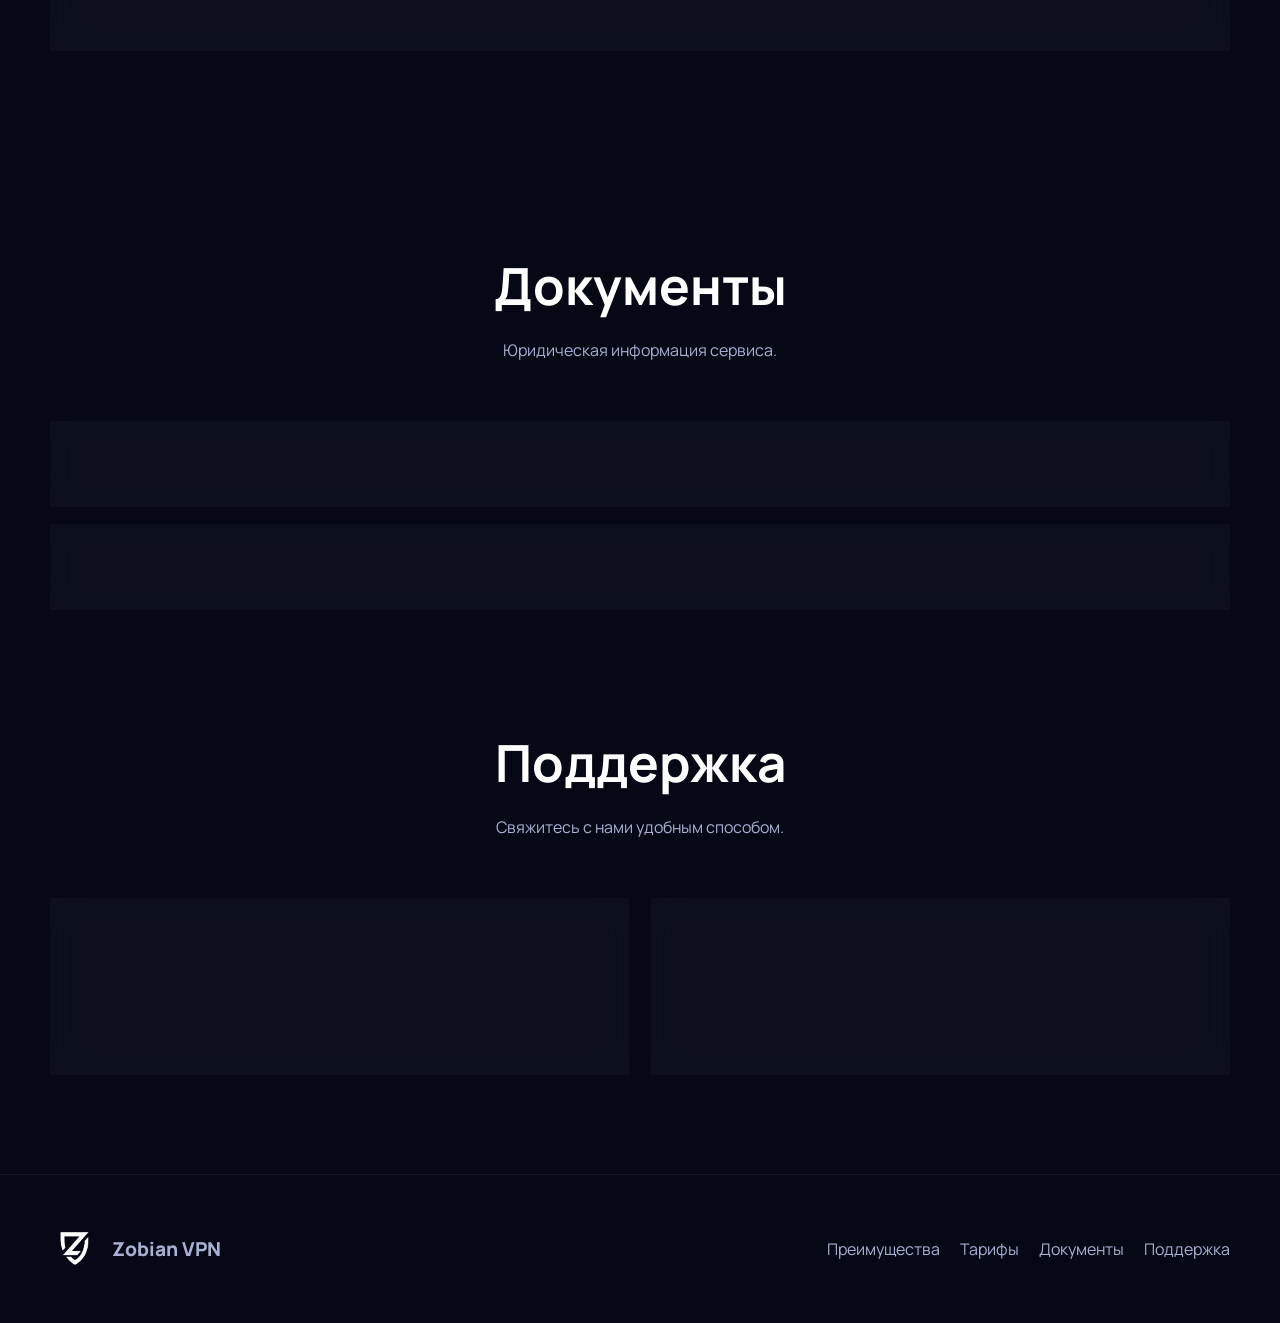
==== commit 788df6df: "Update index.html" ====
--- a/index.html
+++ b/index.html
@@ -123,7 +123,7 @@
   </section>
   <section class="section">
     <div class="container">
-      <div class="cta-box">
+      <div class="cta-box" id="ctaBox">
         <h2 class="section-title" style="margin-bottom:20px;">Готов к быстрому и безопасному интернету?</h2>
         <p class="section-subtitle" style="margin-bottom:20px;">Подключай Zobian VPN и получай стабильный VPN-сервис с современным уровнем защиты.</p>
         <div class="trust-grid">
@@ -267,6 +267,6 @@
     </div>
   </footer>
   <a href="#pricing" class="floating-cta" id="floatingCTA">Оформить Zobian VPN</a>
-  <script src="particles.js"></script>
+  <script src="particles.js?v=1.1"></script>
 </body>
 </html>
--- a/style.css
+++ b/style.css
@@ -16,6 +16,13 @@
   scroll-behavior: smooth;
 }
 
+#features,
+#pricing,
+#docs,
+#contact {
+  scroll-margin-top: 100px; /* Offset scroll target position so headers are not covered by sticky menu */
+}
+
 body {
   font-family: 'Manrope', sans-serif;
   background: var(--bg);
@@ -28,7 +35,7 @@
   position: fixed;
   inset: 0;
   background: linear-gradient(rgba(6, 8, 22, .86), rgba(6, 8, 22, .92)),
-    url('bg.webp') center/cover no-repeat;
+    url('https://static.tildacdn.com/tild3466-6138-4539-a432-623631313037/80534_1.jpg') center/cover no-repeat;
   z-index: -2;
 }
 
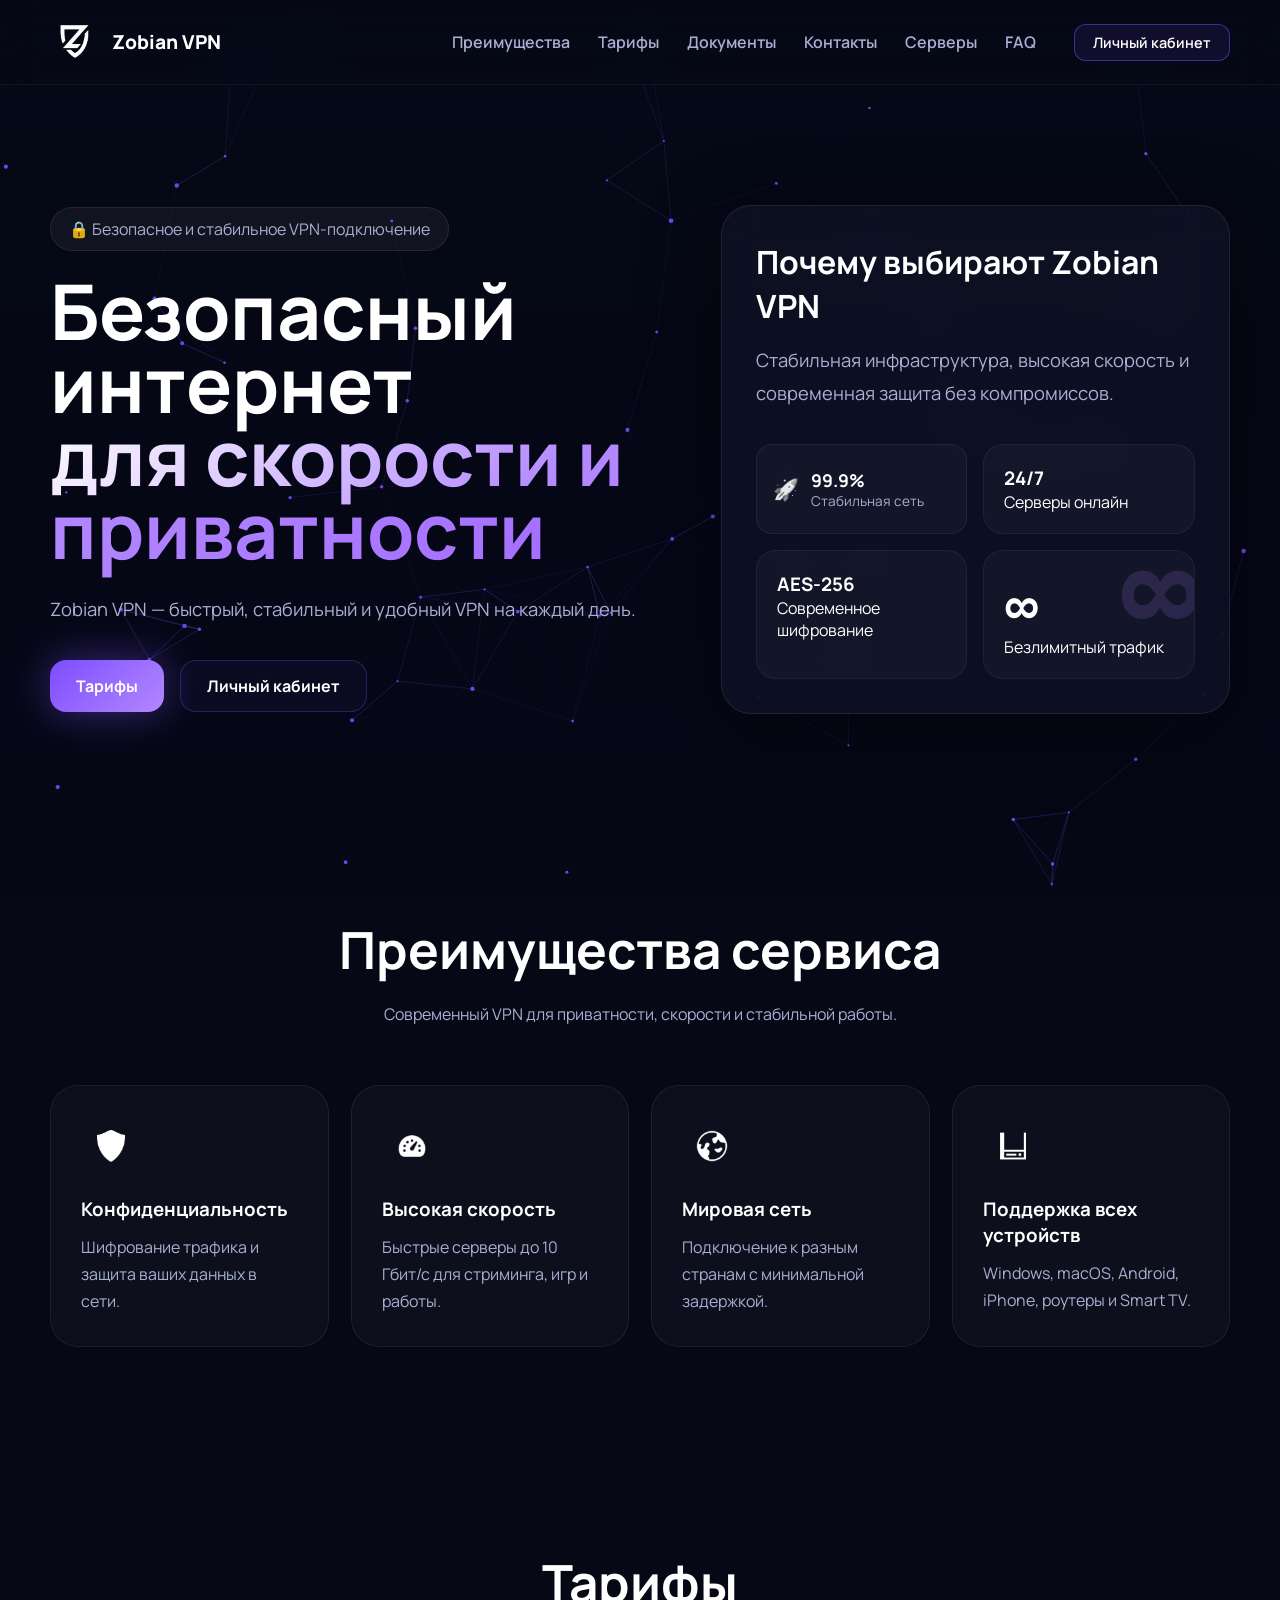
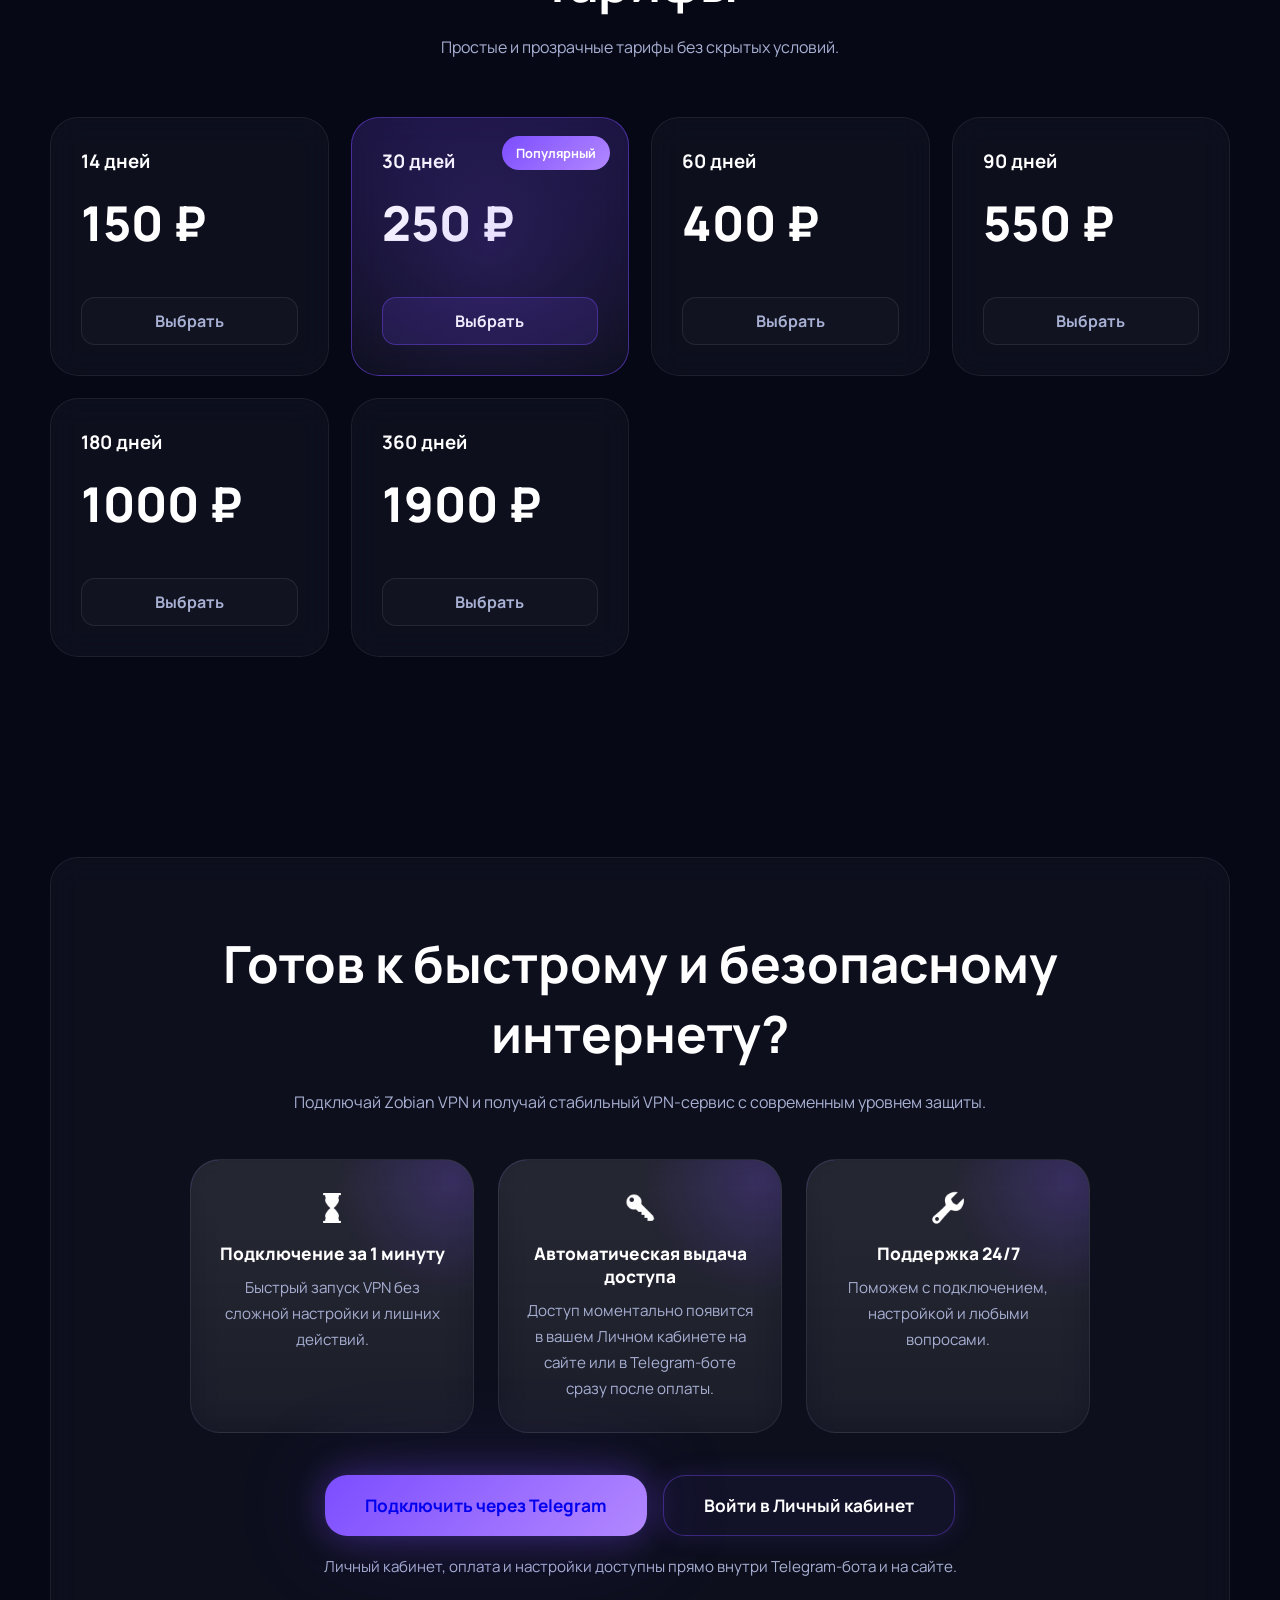
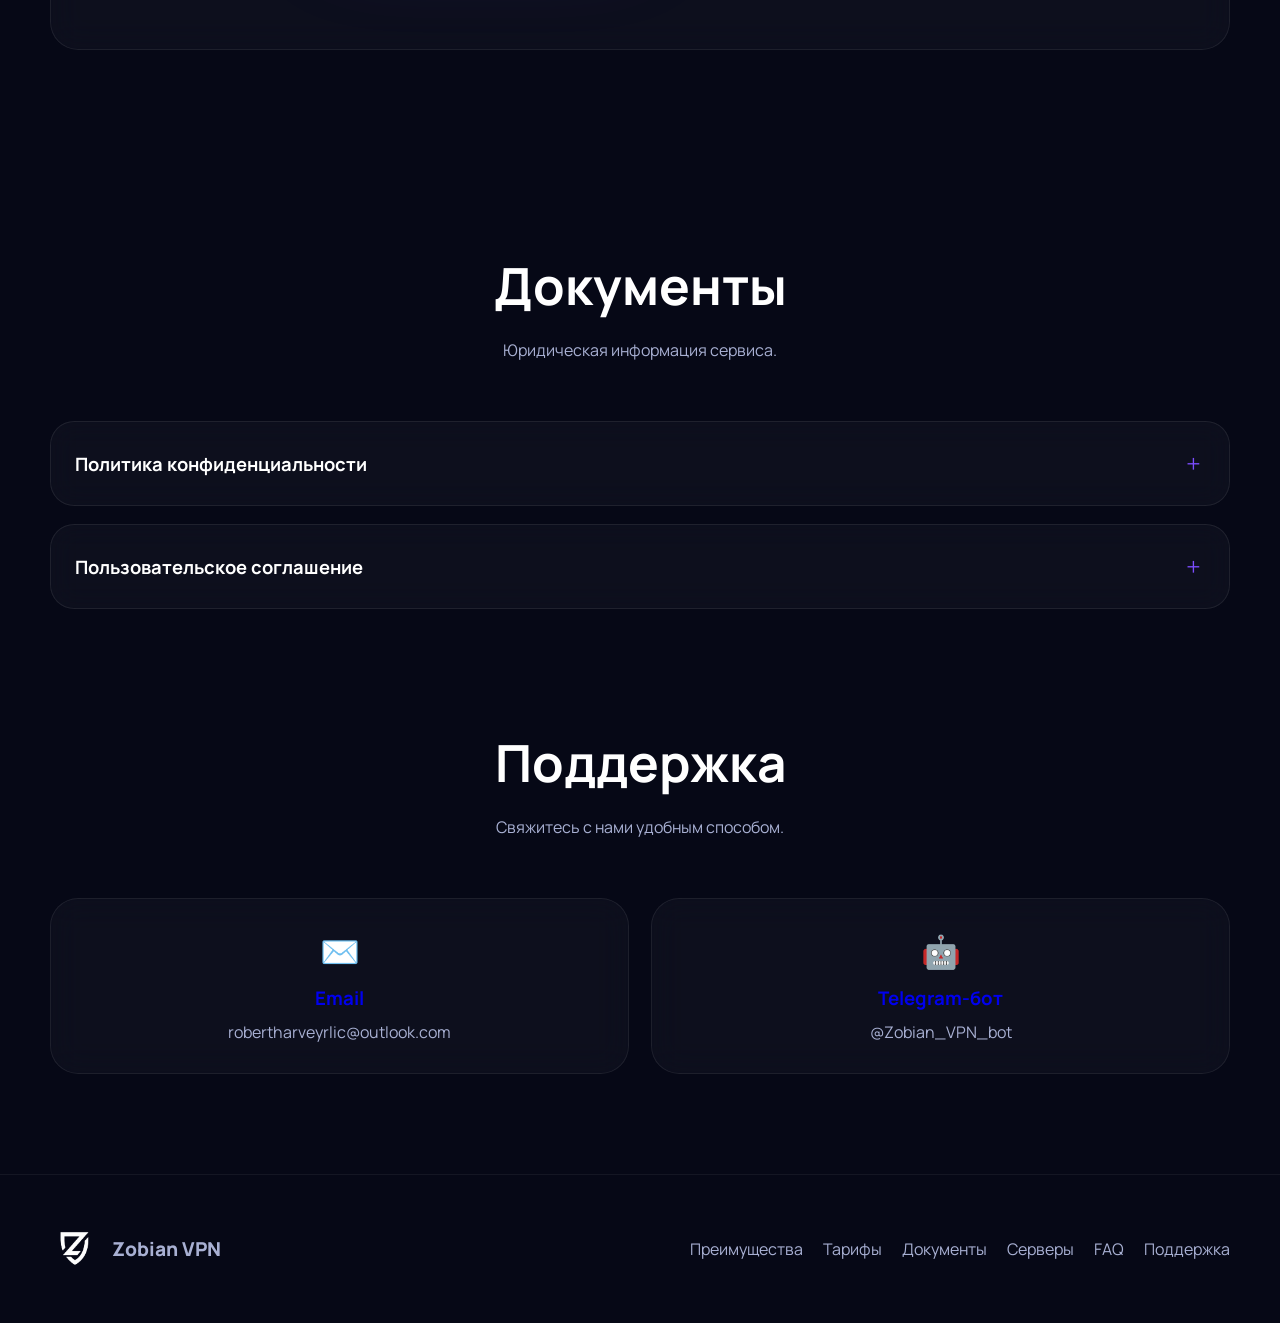
==== commit fddadc84: "Update index.html" ====
--- a/index.html
+++ b/index.html
@@ -28,6 +28,8 @@
         <a href="#pricing">Тарифы</a>
         <a href="#docs">Документы</a>
         <a href="#contact">Контакты</a>
+        <a href="servers.html">Серверы</a>
+        <a href="faq.html">FAQ</a>
         <a href="https://miniapp.zobian.pro/" class="btn-cabinet">Личный кабинет</a>
       </div>
       <button class="burger" id="burgerBtn" onclick="document.getElementById('navLinks').classList.toggle('active'); this.classList.toggle('active');">
@@ -262,11 +264,13 @@
         <a href="#features">Преимущества</a>
         <a href="#pricing">Тарифы</a>
         <a href="#docs">Документы</a>
+        <a href="servers.html">Серверы</a>
+        <a href="faq.html">FAQ</a>
         <a href="https://t.me/maineex" target="_blank">Поддержка</a>
       </div>
     </div>
   </footer>
-  <a href="#pricing" class="floating-cta" id="floatingCTA">Оформить Zobian VPN</a>
+  <a href="https://miniapp.zobian.pro/subscription/purchase" class="floating-cta" id="floatingCTA">Оформить Zobian VPN</a>
   <script src="particles.js?v=1.1"></script>
 </body>
 </html>
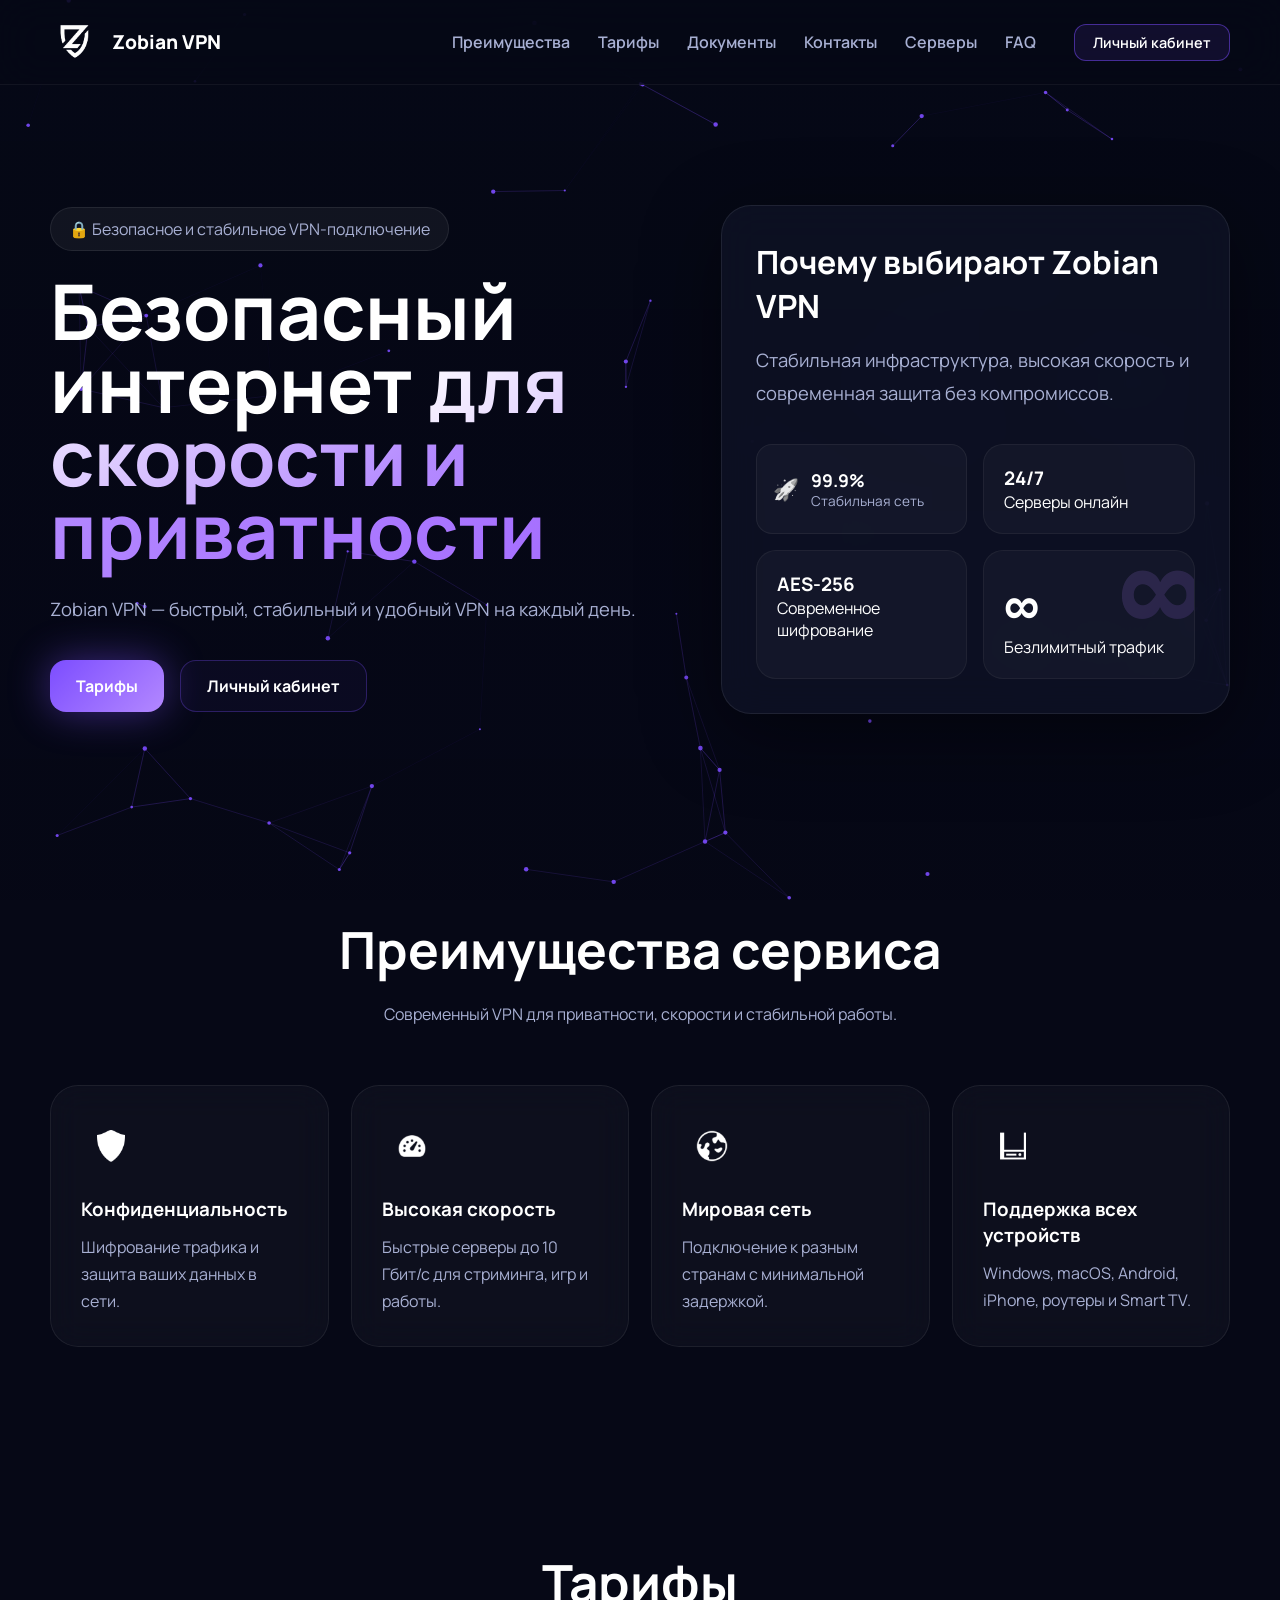
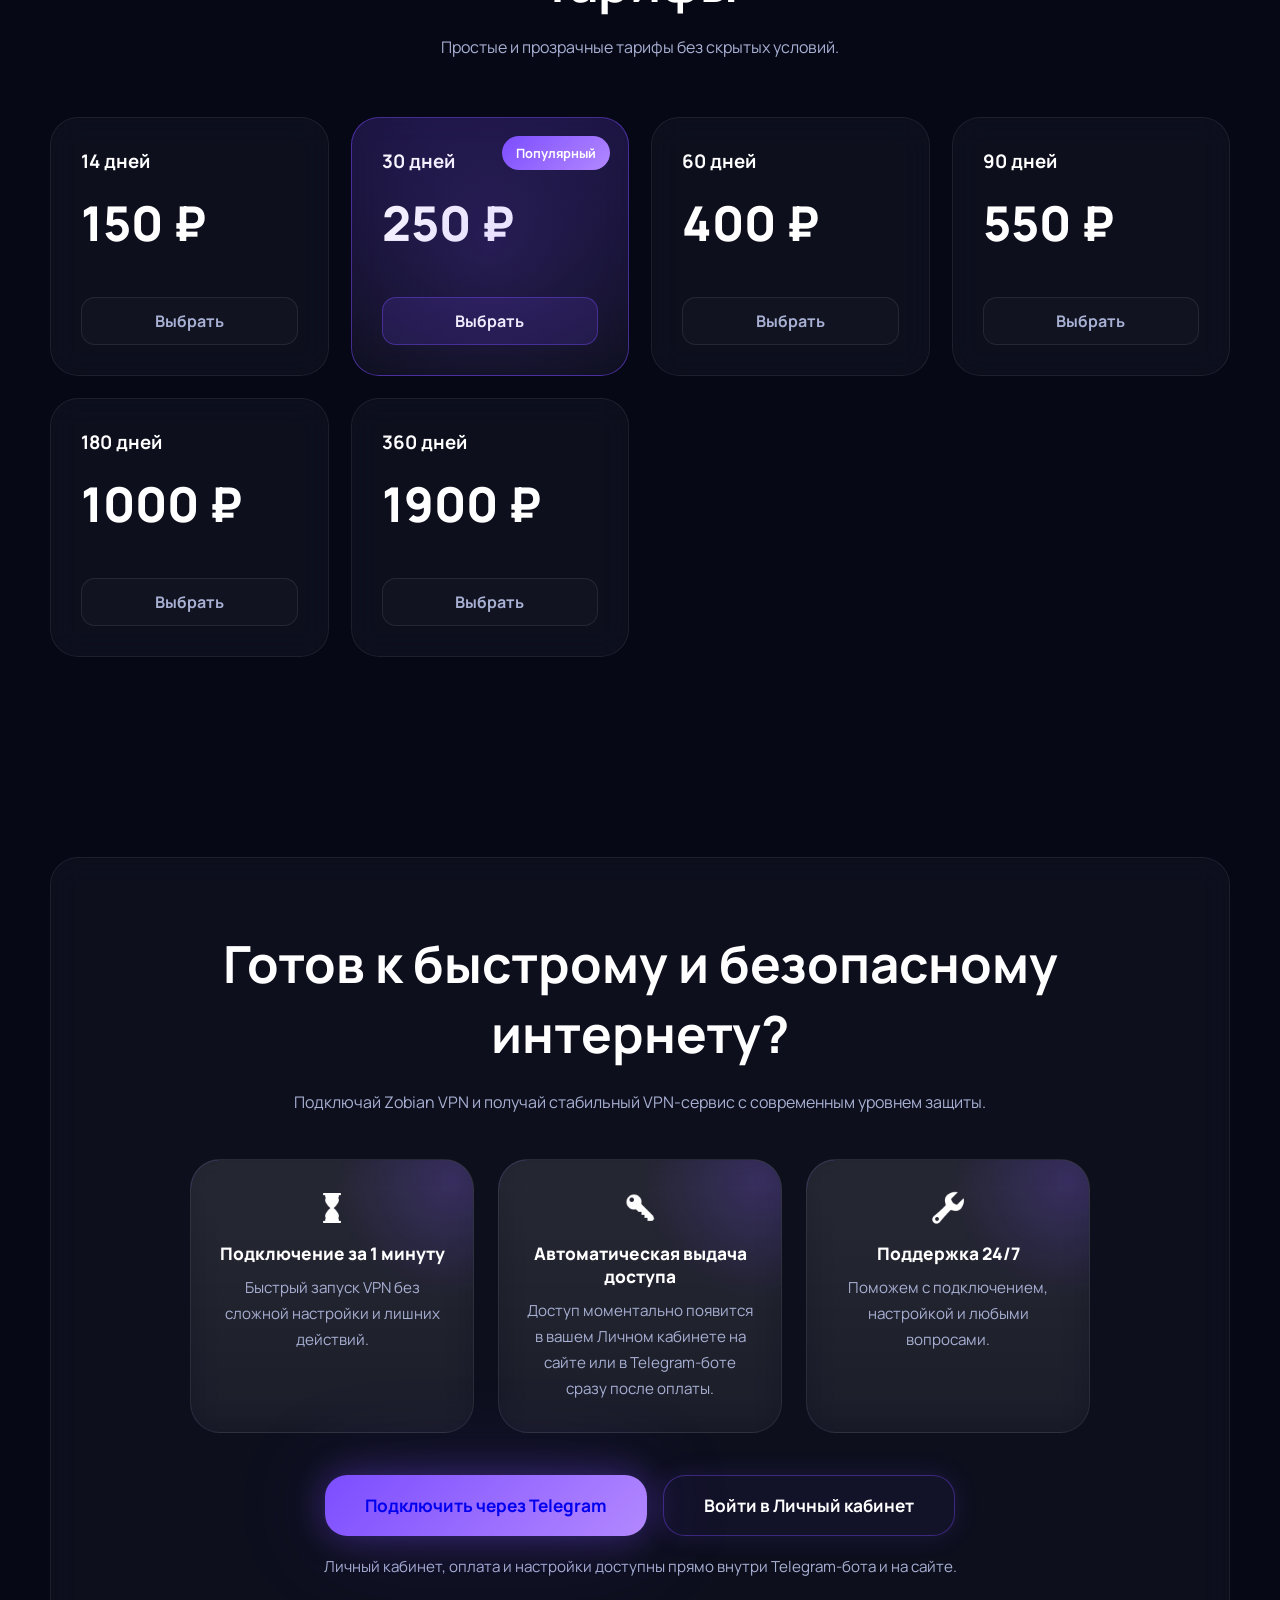
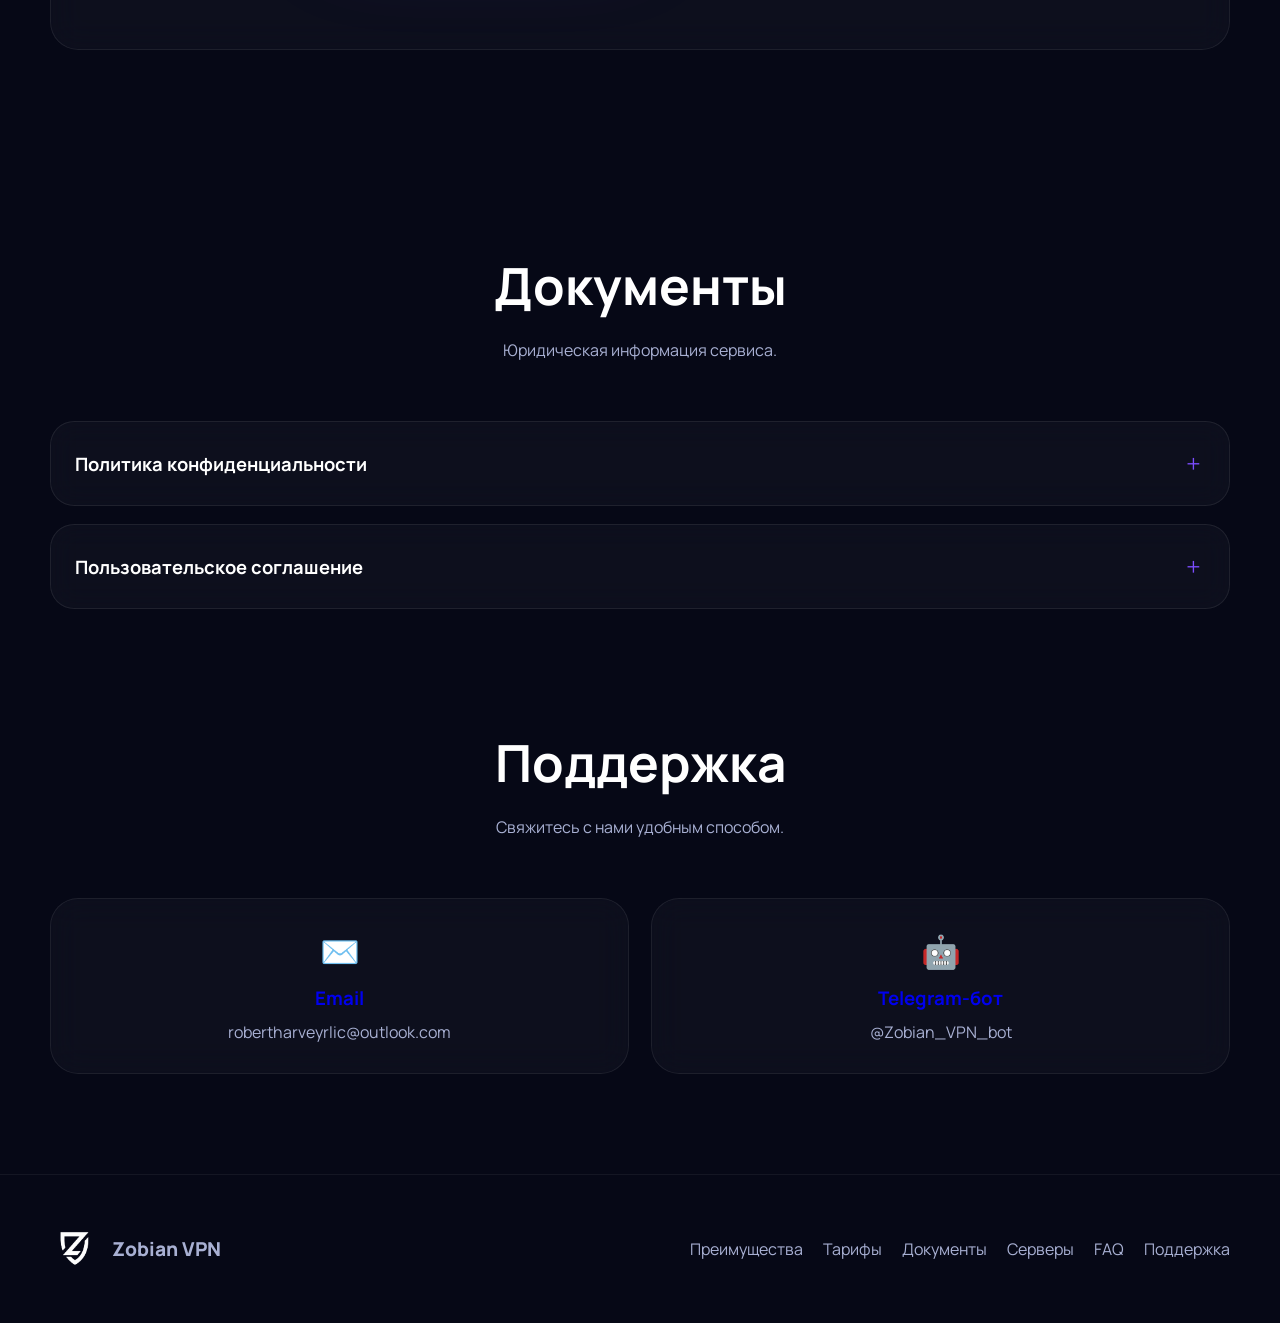
==== commit bddbabf1: "Update index.html" ====
--- a/index.html
+++ b/index.html
@@ -43,7 +43,7 @@
     <div class="container hero-grid">
       <div>
         <div class="badge">🔒 Безопасное и стабильное VPN-подключение</div>
-        <h1>Безопасный интернет <br><span class="gradient">для скорости и приватности</span></h1>
+        <h1>Безопасный интернет&nbsp;<span class="gradient">для <br>скорости и приватности</span></h1>
         <p>Zobian VPN — быстрый, стабильный и удобный VPN на каждый день.</p>
         <div class="hero-actions">
           <a href="#pricing" class="btn btn-primary">Тарифы</a>
--- a/style.css
+++ b/style.css
@@ -18,6 +18,7 @@
 
 #features,
 #pricing,
+#servers,
 #docs,
 #contact {
   scroll-margin-top: 100px; /* Offset scroll target position so headers are not covered by sticky menu */
@@ -101,6 +102,11 @@
 
 .nav-links a:hover {
   color: #fff;
+}
+
+.nav-links a.active {
+  color: #fff !important;
+  font-weight: 700 !important;
 }
 
 .burger {
@@ -1104,3 +1110,128 @@
     display: block; /* Show only on mobile screens */
   }
 }
+
+/* 7. Servers block styling */
+.servers-grid {
+  display: grid;
+  grid-template-columns: repeat(auto-fit, minmax(280px, 1fr));
+  gap: 24px;
+  margin-top: 40px;
+}
+
+.server-card {
+  background: var(--card);
+  border: 1px solid var(--border);
+  border-radius: 24px;
+  padding: 24px;
+  position: relative;
+  overflow: hidden;
+  transition: transform 0.3s, border-color 0.3s, box-shadow 0.3s;
+}
+
+.server-card:hover {
+  transform: translateY(-8px);
+  border-color: rgba(124, 77, 255, 0.4);
+  box-shadow: 0 10px 40px rgba(124, 77, 255, 0.15);
+}
+
+.server-header {
+  display: flex;
+  align-items: center;
+  gap: 12px;
+  margin-bottom: 20px;
+  border-bottom: 1px solid rgba(255, 255, 255, 0.05);
+  padding-bottom: 12px;
+}
+
+.server-flag {
+  font-size: 2rem;
+  line-height: 1;
+}
+
+.server-name {
+  font-size: 1.3rem;
+  font-weight: 700;
+  color: #fff;
+}
+
+.server-info {
+  display: flex;
+  flex-direction: column;
+  gap: 10px;
+  margin-bottom: 16px;
+}
+
+.info-row {
+  display: flex;
+  justify-content: space-between;
+  font-size: 0.95rem;
+}
+
+.info-label {
+  color: var(--muted);
+}
+
+.info-value {
+  color: #fff;
+  font-weight: 600;
+}
+
+.info-value.ping-low {
+  color: #00ff88;
+}
+
+.server-load-bar {
+  height: 6px;
+  background: rgba(255, 255, 255, 0.05);
+  border-radius: 3px;
+  overflow: hidden;
+  margin-bottom: 16px;
+}
+
+.load-fill {
+  height: 100%;
+  border-radius: 3px;
+  background: linear-gradient(90deg, #7c4dff, #b388ff);
+  transition: width 1s ease-in-out;
+}
+
+.server-status {
+  display: flex;
+  align-items: center;
+  gap: 8px;
+  font-size: 0.85rem;
+  color: var(--muted);
+}
+
+.status-dot {
+  width: 8px;
+  height: 8px;
+  border-radius: 50%;
+  background: #00ff88;
+  box-shadow: 0 0 10px #00ff88;
+  position: relative;
+}
+
+.status-dot::after {
+  content: '';
+  position: absolute;
+  top: 0;
+  left: 0;
+  width: 100%;
+  height: 100%;
+  border-radius: 50%;
+  background: #00ff88;
+  animation: pulseDot 2s infinite;
+}
+
+@keyframes pulseDot {
+  0% {
+    transform: scale(1);
+    opacity: 0.8;
+  }
+  100% {
+    transform: scale(2.5);
+    opacity: 0;
+  }
+}
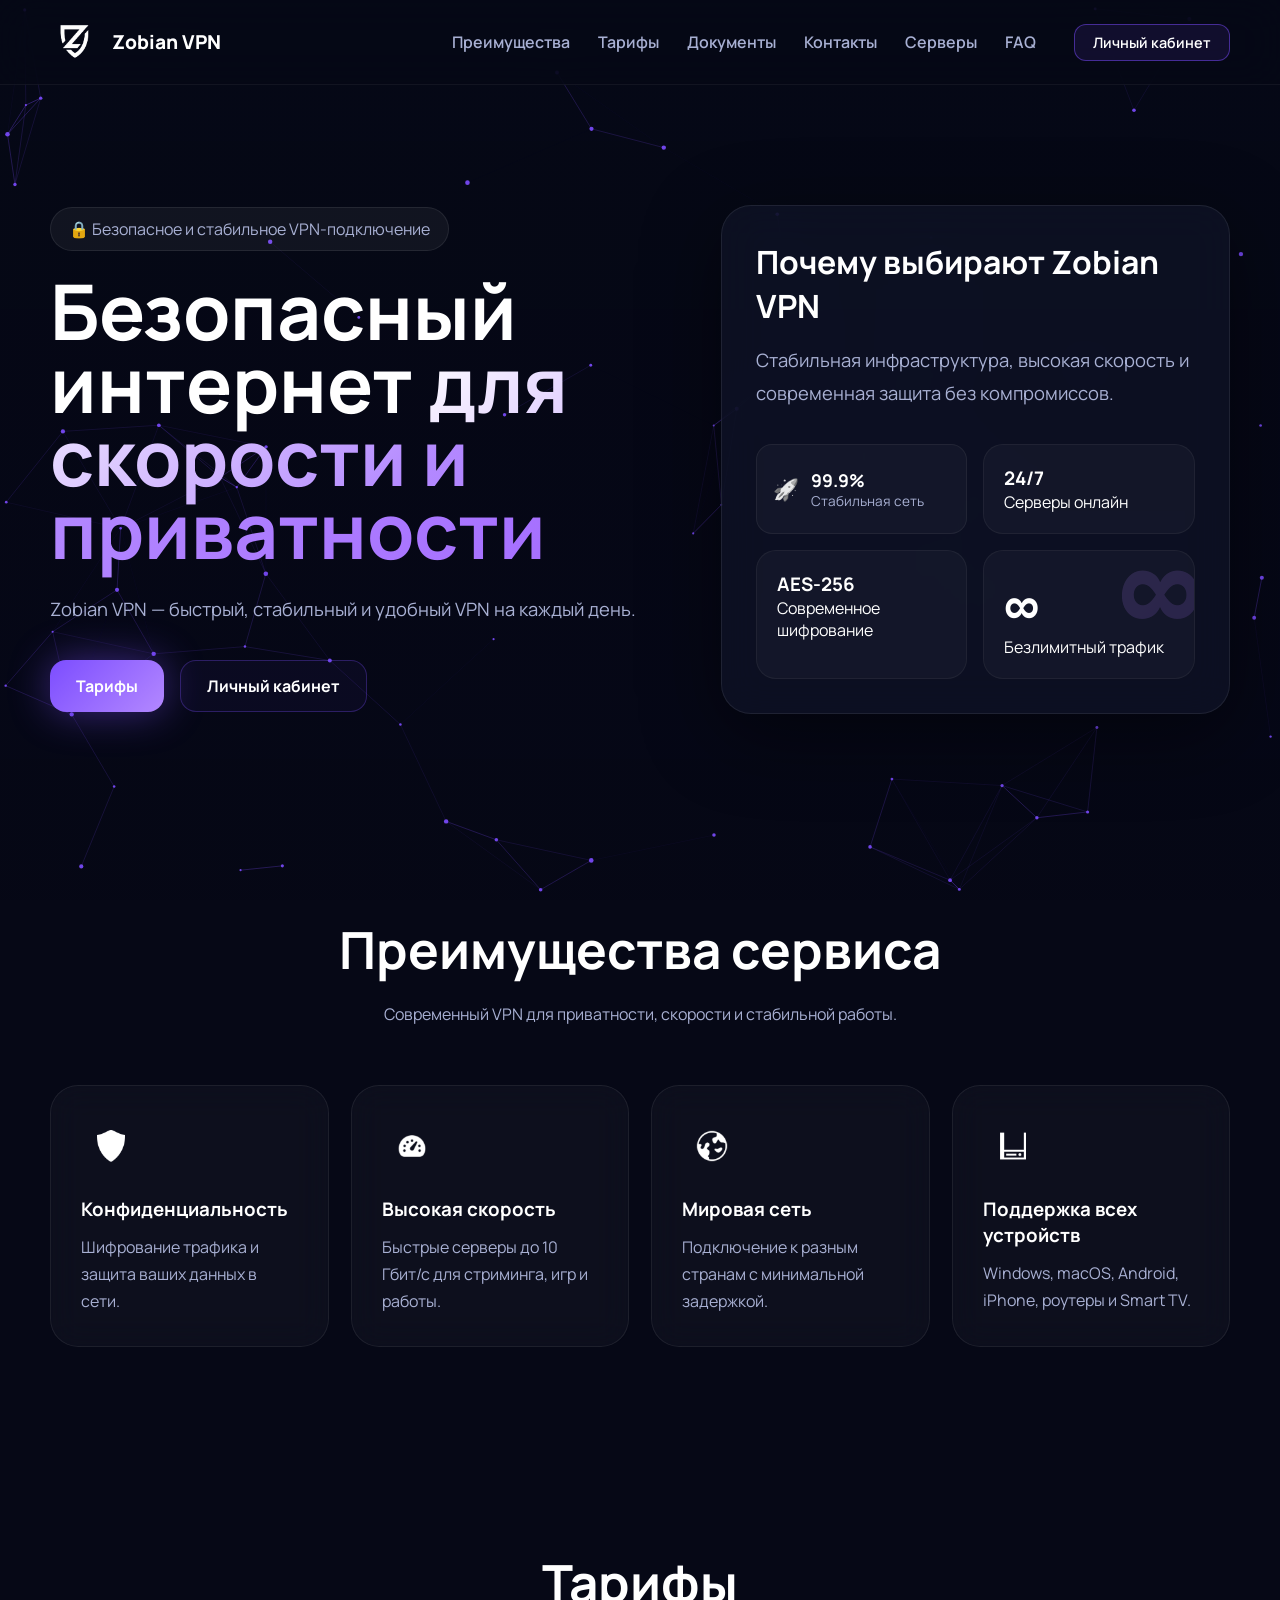
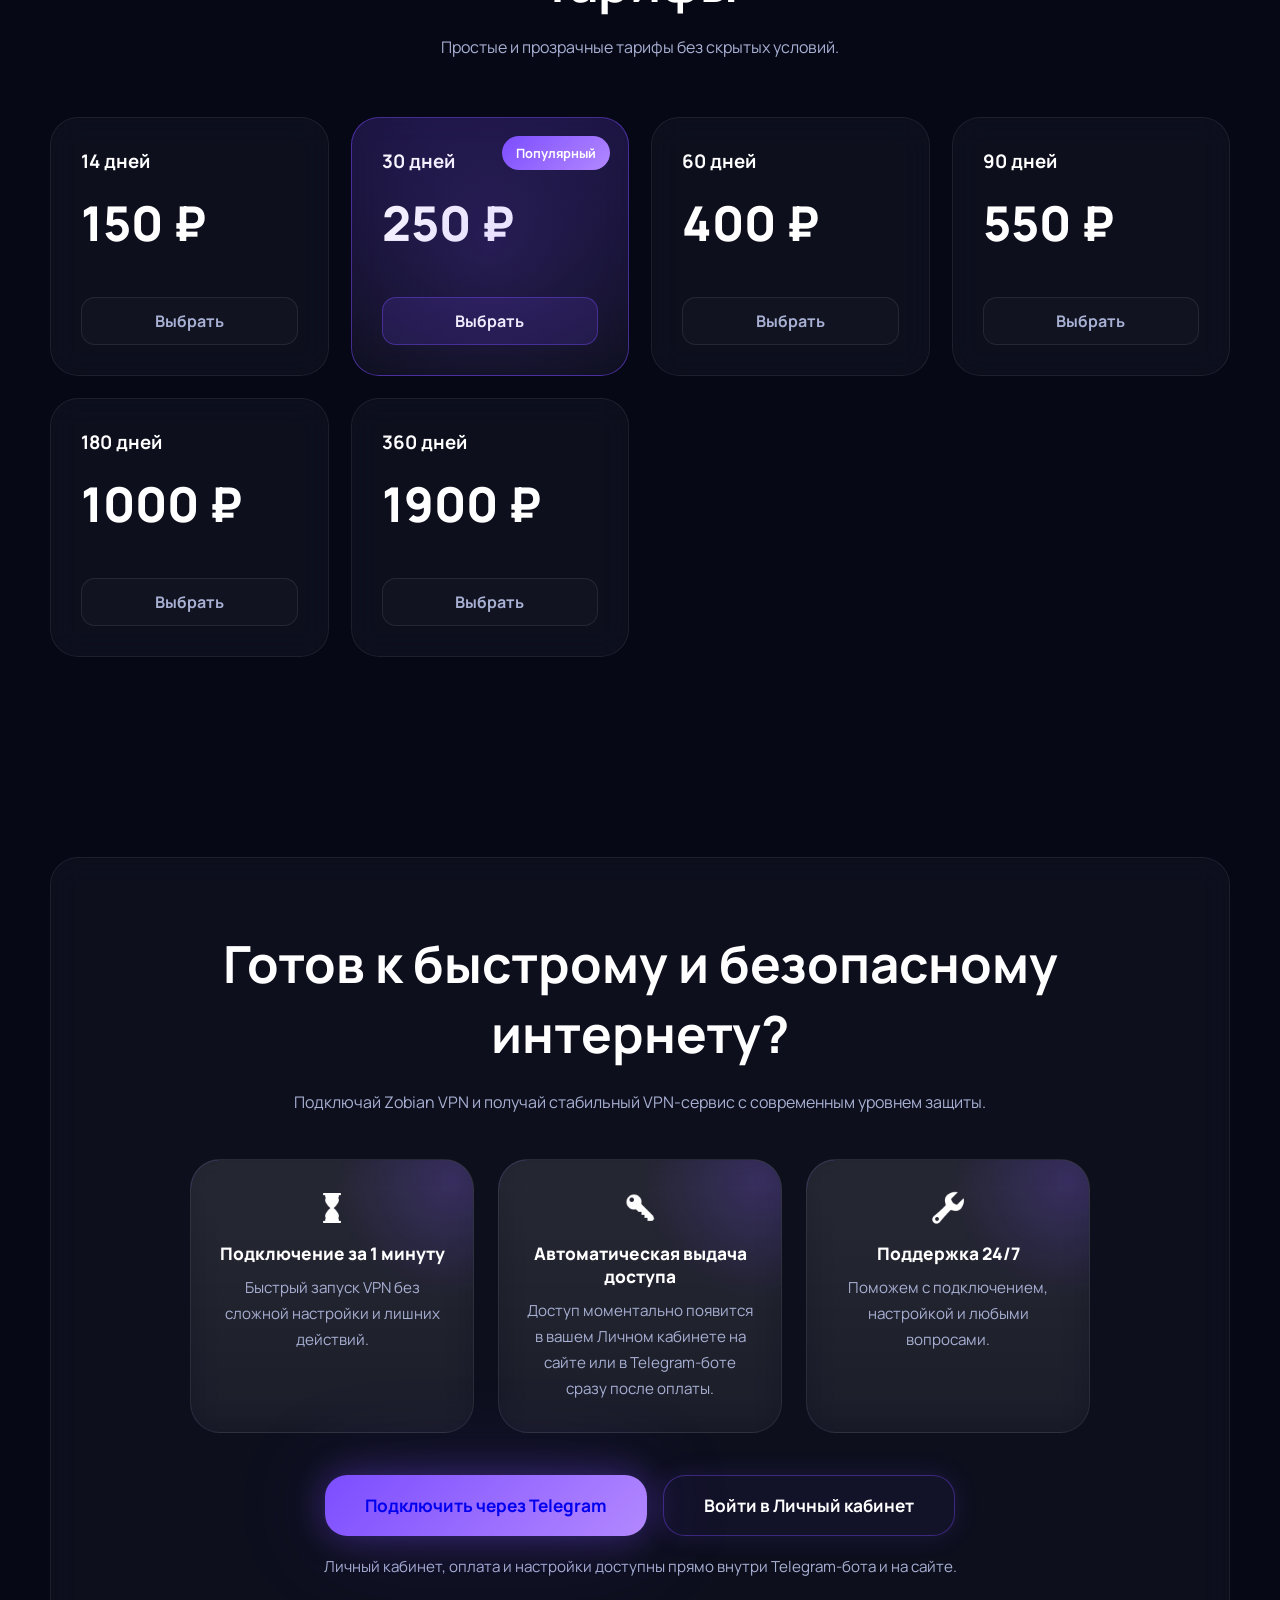
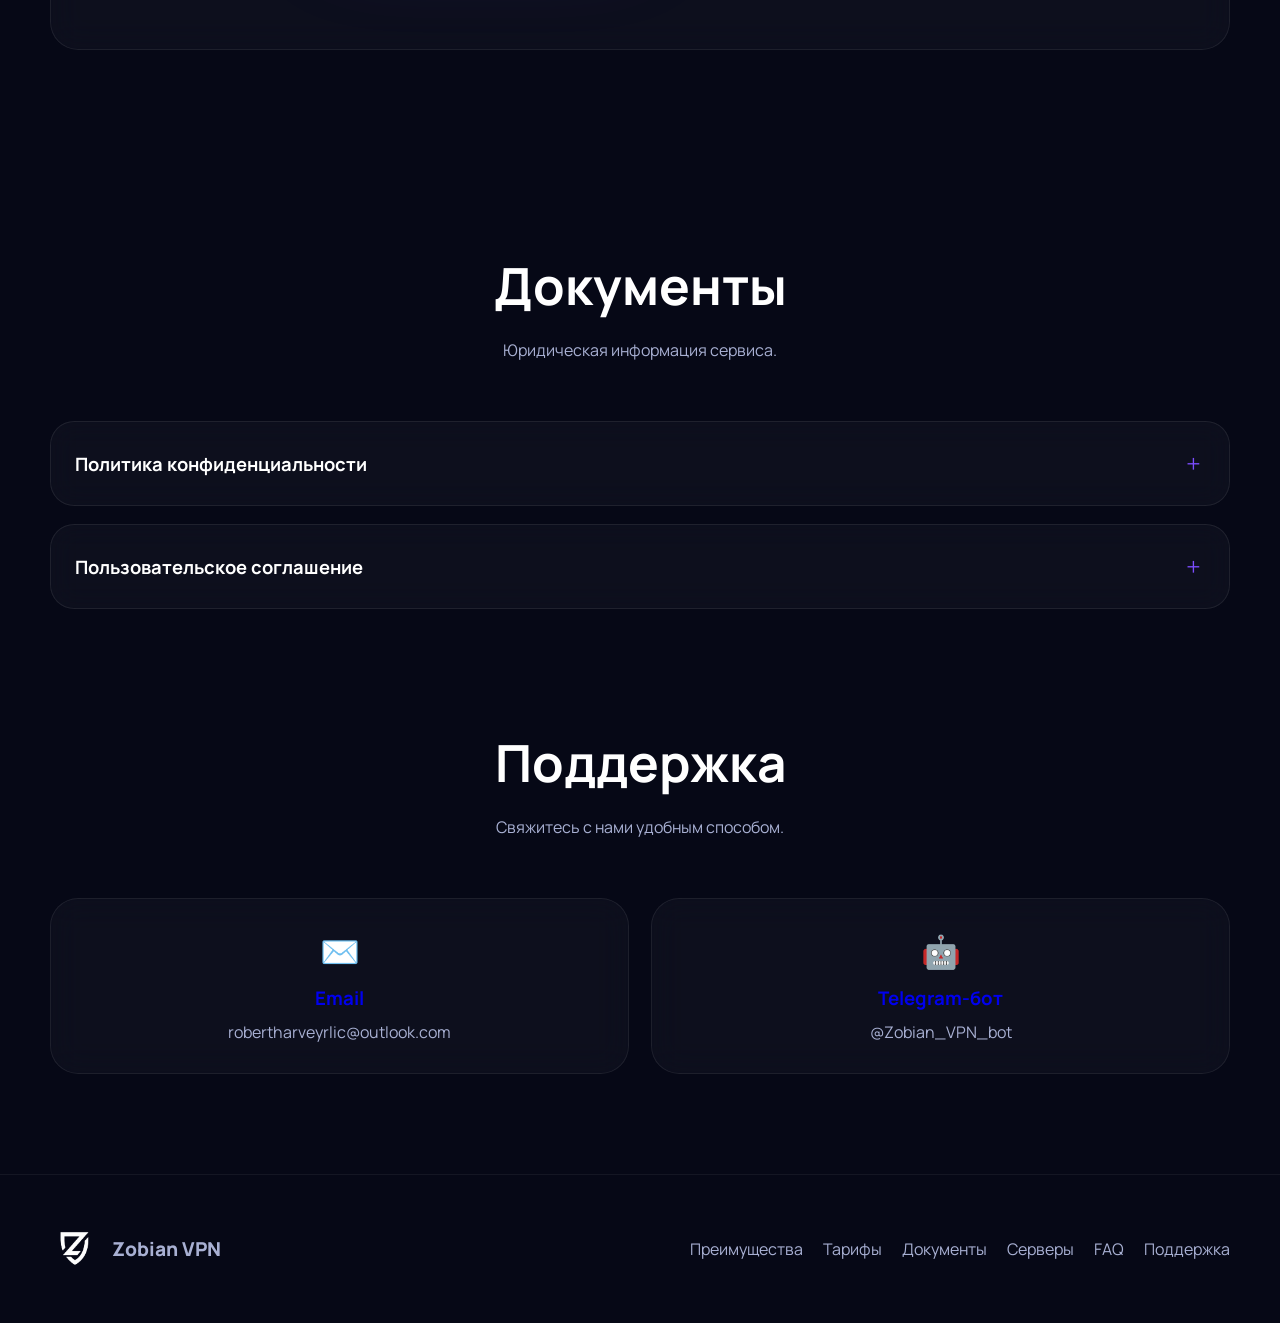
==== commit 74683a6f: "Update index.html" ====
--- a/index.html
+++ b/index.html
@@ -17,7 +17,7 @@
   <div class="noise"></div>
   <header>
     <div class="container nav">
-      <div class="logo">
+      <div class="logo" onclick="window.scrollTo({top: 0, behavior: 'smooth'});" style="cursor:pointer;">
         <div class="logo-box">
           <img src="logo.png" alt="logo" style="width:100%;height:100%;object-fit:contain;" onerror="this.style.display='none'; this.parentNode.innerHTML='ZB';">
         </div>
